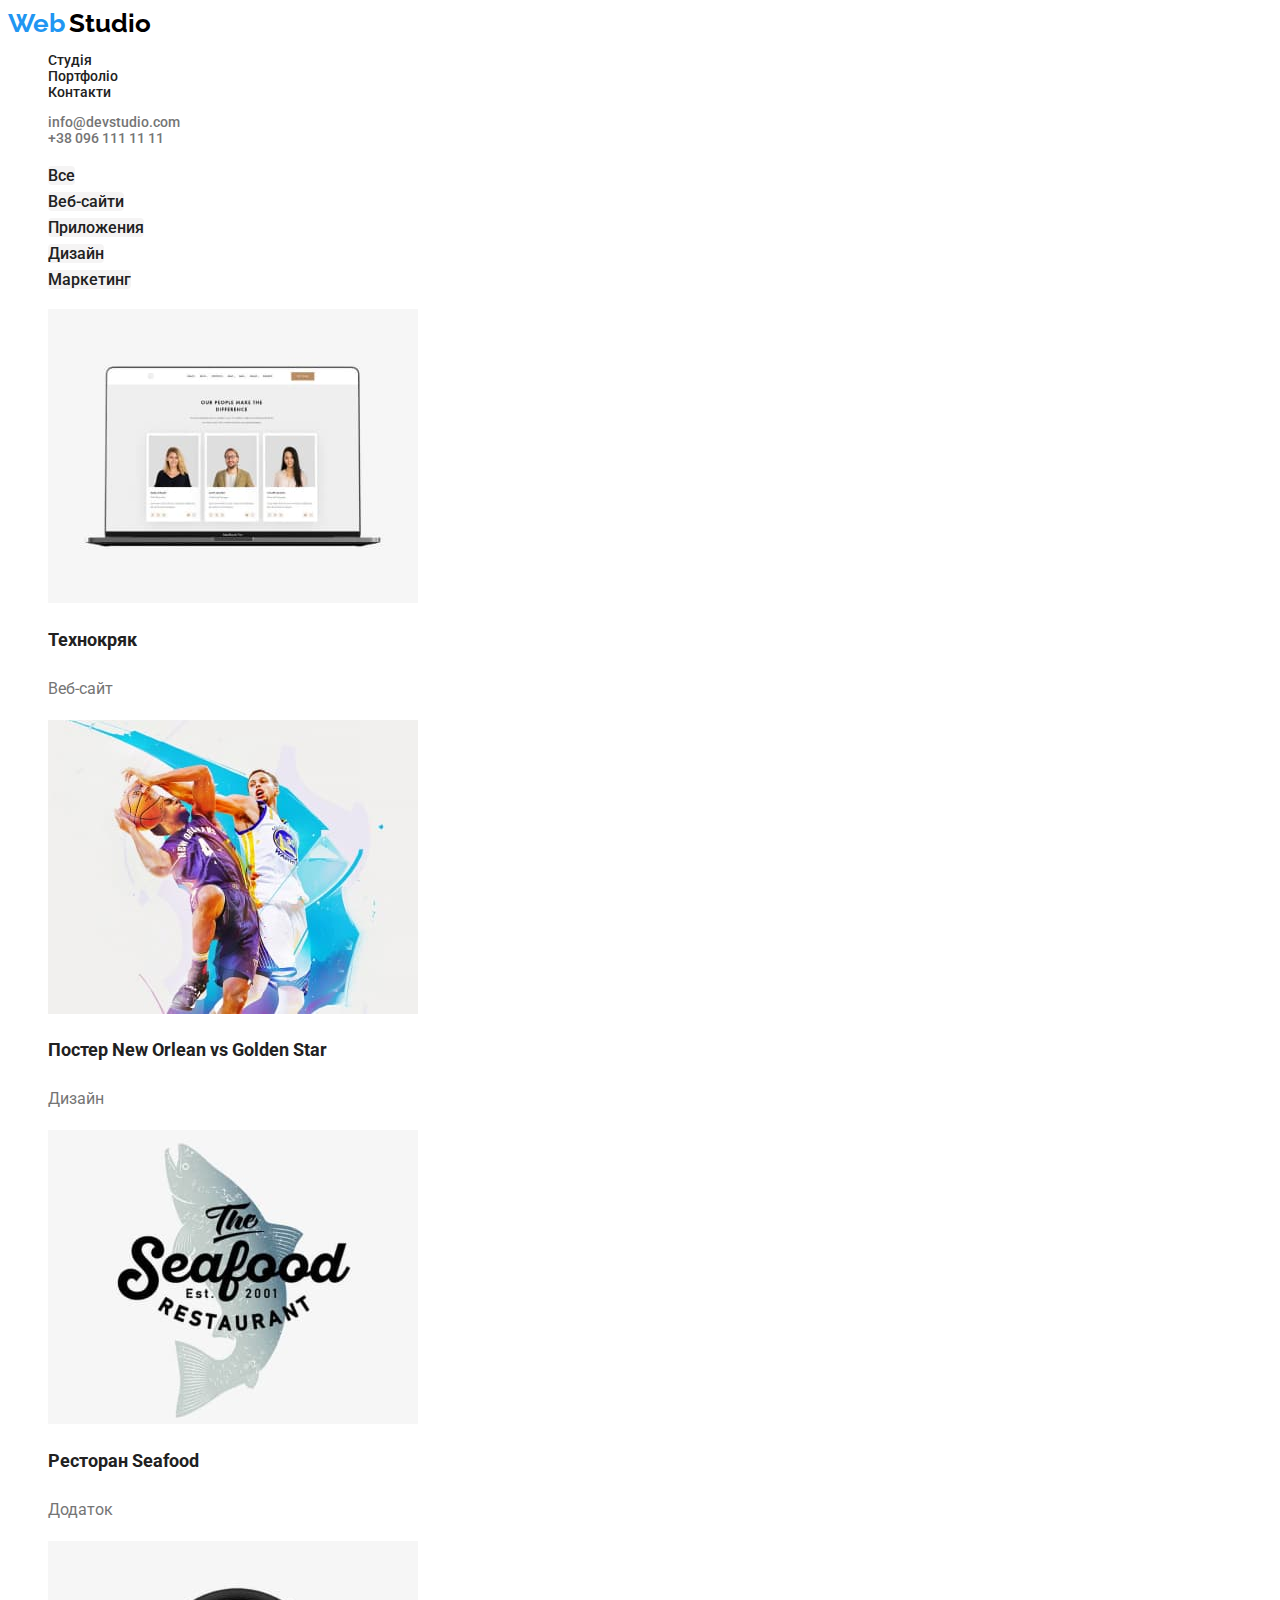
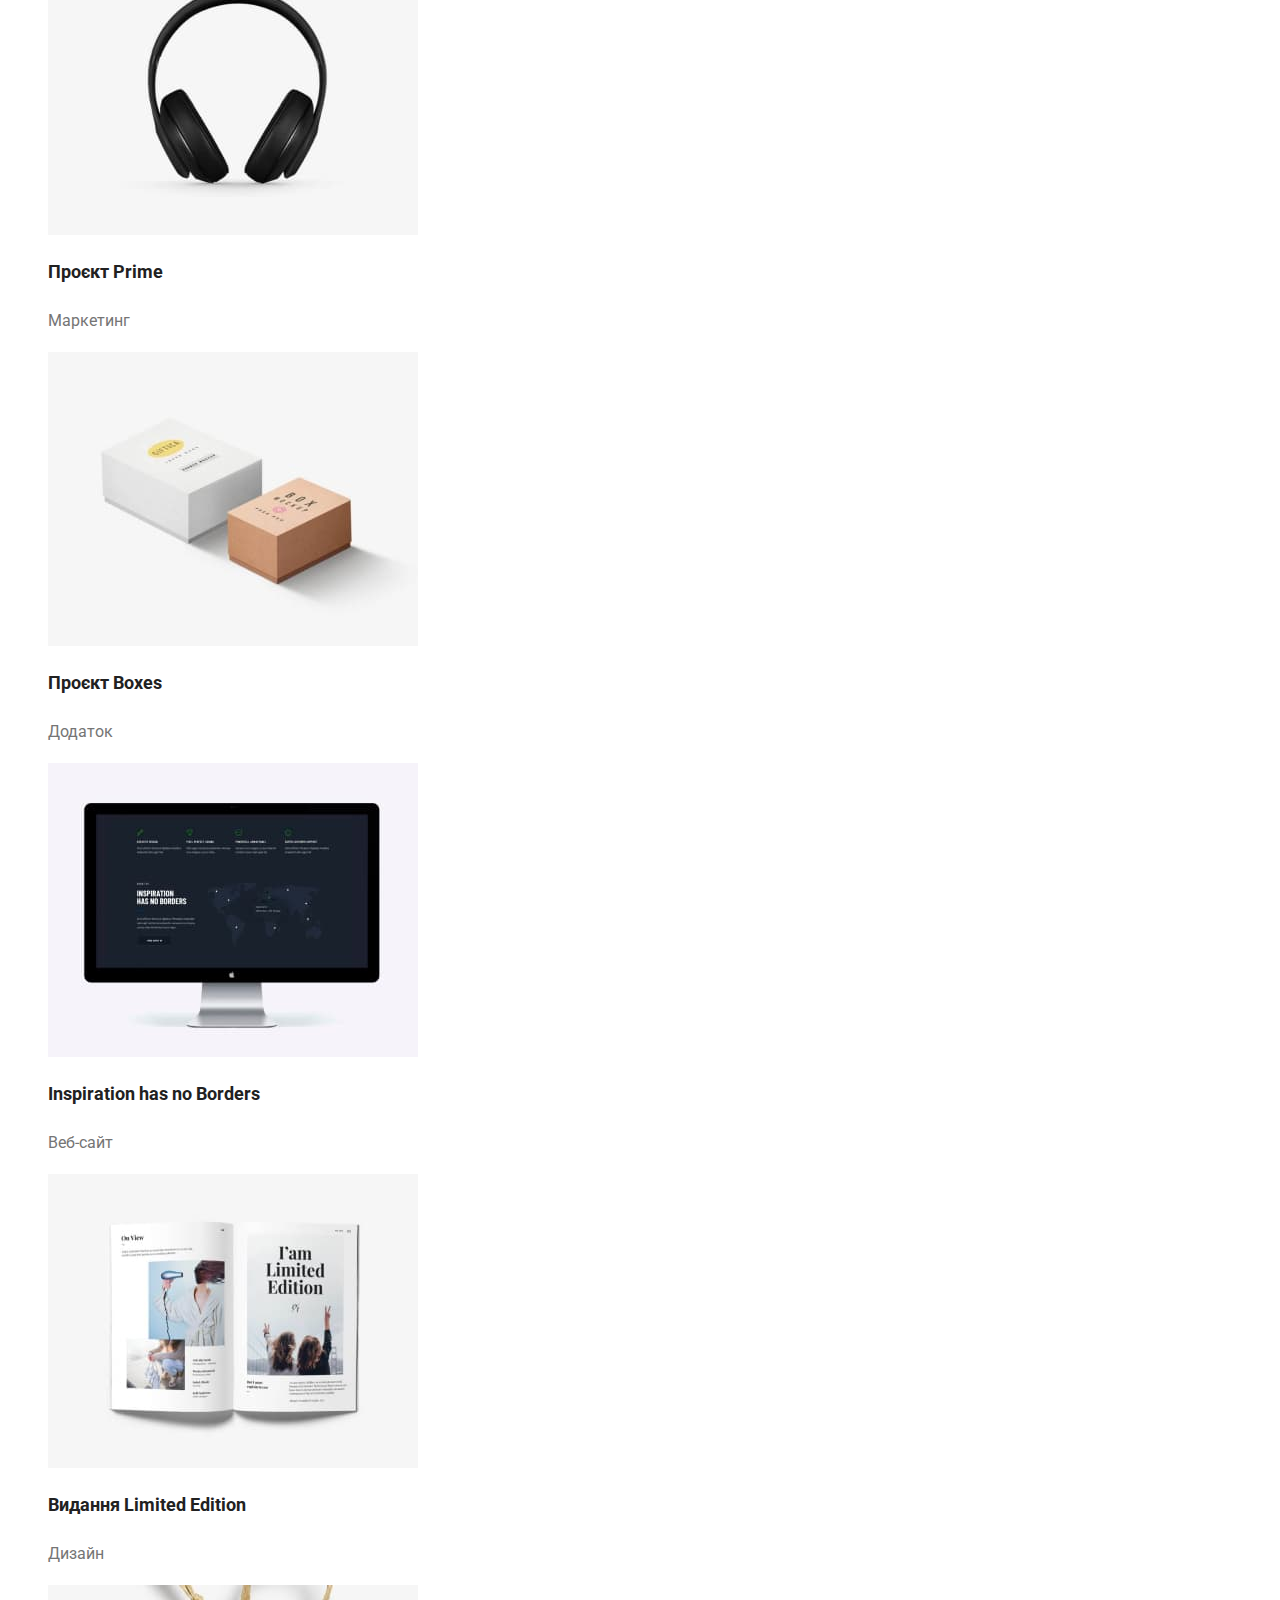
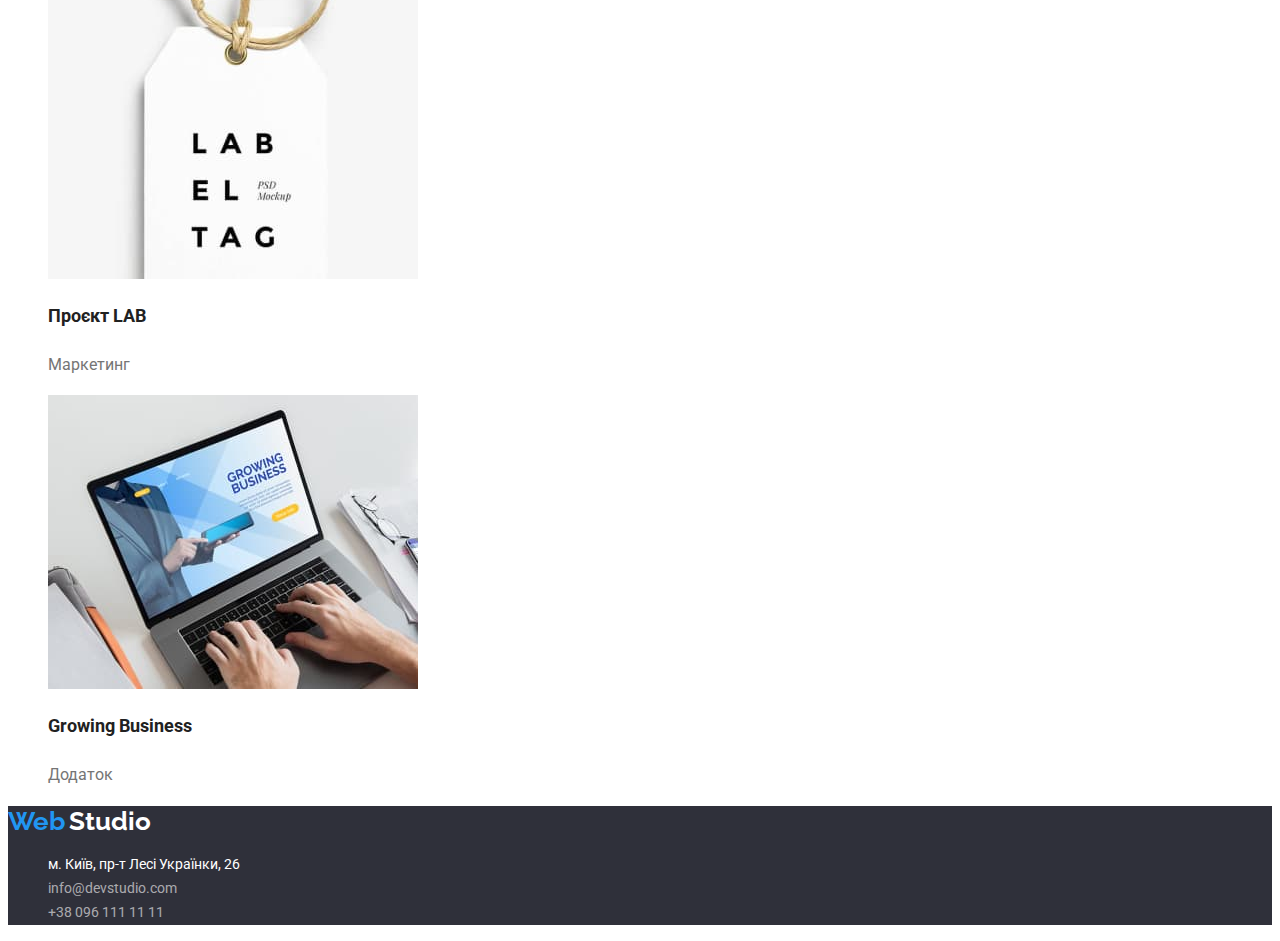
==== portfolio.html @ 6bc94bea "commit" ====
<!DOCTYPE html>
<html lang="uk">
<head>
    <meta charset="UTF-8">
    <meta http-equiv="X-UA-Compatible" content="IE=edge">
    <meta name="viewport" content="width=device-width, initial-scale=1.0">
    <title>Document</title>
    <link href="https://fonts.googleapis.com/css2?family=Raleway:wght@700&family=Roboto:wght@400;500;700;900&display=swap" rel="stylesheet">
    <link rel="stylesheet" href="./css/css/style.css">
</head>
<body>
    <header>
        <a href="#" class="logo">
            <span class="span span-web">Web</span>
            <span class="span span-studio">Studio</span>
         </a>
        <nav class="header-site">
       
        <ul class="site-nav">
            <li class="header-site-nav"><a class="link-nav-site" href="./index.html">Студія</a></li>
            <li class="header-site-nav"><a class="link-nav-site" href="#">Портфоліо</a></li>
            <li class="header-site-nav"><a class="link-nav-site" href="#">Контакти</a></li>
        </ul>
    </nav >
        <ul class="auto-nav">
            <li class="header-auto-nav"><a class="link-nav-auto" href="mailto:info@devstudio.com">info@devstudio.com</a></li>
            <li class="header-auto-nav"><a class="link-nav-auto" href="tel:+380961111111">+38 096 111 11 11</a></li>
        </ul>
        
       </header> 

   <main>
    <h1 hidden>Портфоліо</h1>
    <ul class="button">
        <li><buttton class="button-list" type="button">Все</buttton></li>
        <li><buttton class="button-list" type="button">Веб-сайти</buttton></li>
        <li><buttton class="button-list" type="button">Приложения</buttton></li>
        <li><buttton class="button-list" type="button">Дизайн</buttton></li>
        <li><buttton class="button-list" type="button">Маркетинг</buttton></li>
    </ul>
    <section class="about-portfolio">
        <ul>
            <li class="portfolio">
                <a href="#"></a>
                <img src="./img2/photo.jpg" alt="photo" width="370">
                <h2 class="name-portfolio">Технокряк</h2>
                <p class="text-portfolio-site">Веб-сайт</p>
    
            </li>
            <li class="portfolio">
                <a href="#"></a>
                <img src="./img2/backetbol.jpg" alt="Golden Star" width="370">
                <h2 class="name-portfolio">Постер New Orlean vs Golden Star</h2>
                <p class="text-portfolio-site">Дизайн</p>
               
            </li>
            <li class="portfolio">
                <a href="#"></a>
                <img src="./img2/seafood.jpg" alt="Seafood" width="370">
                <h2 class="name-portfolio">Ресторан Seafood</h2>
                <p class="text-portfolio-site">Додаток</p>
                
            </li>
            <li class="portfolio">
                <a href="#"></a>
                <img src="./img2/prime.jpg" alt="Prime" width="370">
                <h2 class="name-portfolio">Проєкт Prime</h2>
                <p class="text-portfolio-site">Маркетинг</p>
                
            </li>
            <li class="portfolio">
                <a href="#"></a>
                <img src="./img2/boxes.jpg" alt="Boxes" width="370">
                <h2 class="name-portfolio">Проєкт Boxes</h2>
                <p class="text-portfolio-site">Додаток</p>
                
            </li>
            <li class="portfolio">
                <a href="#"></a>
                <img src="./img2/borders.jpg" alt="Borders" width="370">
                <h2 class="name-portfolio">Inspiration has no Borders</h2>
                <p class="text-portfolio-site">Веб-сайт</p>
                
            </li>
            <li class="portfolio">
                <a href="#"></a>
                <img src="./img2/edition.jpg" alt="Limited Edition" width="370">
                <h2 class="name-portfolio">Видання Limited Edition</h2>
                <p class="text-portfolio-site">Дизайн</p>
                
            </li>
            <li class="portfolio">
                <a href="#"></a>
                <img src="./img2/lab.jpg" alt="LAB" width="370">
                <h2 class="name-portfolio">Проєкт LAB</h2>
                <p class="text-portfolio-site">Маркетинг</p>
                
            </li>
            <li class="portfolio">
                
                <a href="#"></a>
                <img src="./img2/laptop.jpg" alt="Growing Busines" width="370">
                <h2 class="name-portfolio">Growing Business</h2>
                <p class="text-portfolio-site">Додаток</p>
               
            </li>
        </ul>
    </section>

</main>

<!--Футер-->
<footer class="footer-web">
    <a href="#" class="logo">
        <span class="span span-web">Web</span>
        <span class="span span-studio-white">Studio</span>
     </a>
    <address class="adress">
        <ul>
            <li><a class="adress-footer adress-footer-adress" href="https://www.bing.com/maps?osid=618124d6-25ab-4f92-b28c-d882344e3ac4&cp=50.426915~30.533019&lvl=16&v=2&sV=2&form=S00027"  rel="noopener noreferrer nofollow" target="_blank"> м. Київ, пр-т Лесі Українки, 26</a></li>
            <li><a class="adress-footer" href="mailto:info@devstudio.com">info@devstudio.com</a></li>
            <li><a class="adress-footer" href="tel:+380961111111">+38 096 111 11 11</a></li>

        </ul>
    </address>

</footer>
</body>
</html>
---- css/css/style.css ----
:root {
    --primary-wtite-color: #f5f5f5;
    --primary-text-color: #212121;
    --second-text-color: #757575;
    --accent-color: #2196f2;
    --logo-text-color: #000000;
    --background-color: #2F303A;
    --second-background-color: #ffffff;
    --rgba-color: rgba(255, 255, 255, 0.6);
    --rgba-tean-color: #f5f4f4;


}
 
body{
    color: var(--primary-text-color);
    font-family: "Roboto", sans-serif;
    text-decoration: none;
   

}


li {
    list-style-type: none; /* Убираем маркеры */
    
   }

.span {
    
    font-family: "Raleway", sans-serif;
    font-weight: 700;
    font-size: 26px;
    line-height: 1.19;
    text-decoration: none;

}
.span-web {
    color: var(--accent-color);
    
    

}
.span-studio {
    color: var(--logo-text-color);
   

}
.site-nav,
.auto-nav {
    font-weight: 500;
    font-size: 14px;
    line-height: 1.14;
    


}
.link-nav-site:hover, 
.link-nav-auto:focus {
    color: var(--accent-color);

}
.link-nav-site {
    color: var(--primary-text-color);


}
.link-nav-auto {
  
    color: var(--second-text-color);

}
a {
    text-decoration: none;

}
.auto-nav {
    color: var(--logo-text-color)
}

.hero {
    background: var(--background-color);
}

.hero-title {
    font-weight: 900;
    font-size: 44px;
    line-height: 1.36;
    color: var(--second-background-color);
    text-transform: uppercase;
    text-align: center;
}
.hero-button {
    font-weight: 700;
    font-size: 16px;
    line-height: 1.87;
    color: var(--second-background-color);
    background-color: var(--accent-color);
    border: none;
    border-radius: 4px;
    cursor: pointer;

}
.hero-button:hover, 
.hero-button:focus {
    color: var(--primary-wtite-color); 
}

.about-advances {
    font-size: 14px;
    line-height: 1.14;
    }
.about-text{
    font-size: 14px;
    line-height: 1.71;
    color: var(--second-text-color)
}

.visually-hidden {
    position: absolute;
    white-space: nowrap;
    width: 1px;
    height: 1px;
    overflow: hidden;
    border: 0;
    padding: 0;
    clip: rect(0 0 0 0);
    clip-path: inset(50%);
    margin: -1px;
  }
.team {
    background-color: var(--rgba-tean-color);

}
.title {
    font-size: 36px;
    line-height: 1.16;
}
.title-name-team {
    font-weight: 500;
    font-size: 16px;
    line-height: 1.18;
    
}
.text-name-team {
    font-size: 16px;
    line-height: 1.18;
    color: var(--second-text-color);
}
.team-item {
    background-color: var(--second-background-color);
}

.name-portfolio {
    font-weight: 700;
    font-size: 18px;
    line-height: 2;
    }

.text-portfolio-site {
    font-weight: 400;
    font-size: 16px;
    line-height: 1.87;
    color: var(--second-text-color);
}
.footer-web {
    background-color: var(--background-color);
}
.span-studio-white {
    color: var(--second-background-color)

}

.adress-footer{
    font-style: normal;
    text-decoration: none;
    font-weight: 400;
    font-size: 14px;
    line-height: 1.71;
    color: rgba(255, 255, 255, 0.6);
    width: 1600px;
    height: 252px;
    left: 0px;
    top: 2094px;

}
.adress-footer-adress{
    color: var(--second-background-color)
}
.adress-footer:hover,
.adress-footer:focus {
    color: var(--second-background-color);
}
.button-list {
    font-weight: 500;
    font-size: 16px;
    line-height: 1.625;
    color: var(--primary-text-color);
    background-color: var(--rgba-tean-color);
    border-radius: 4px;

}
.button-list:hover,
.button-list:focus {
    color: var(--second-background-color);
    background-color: var(--accent-color);
}
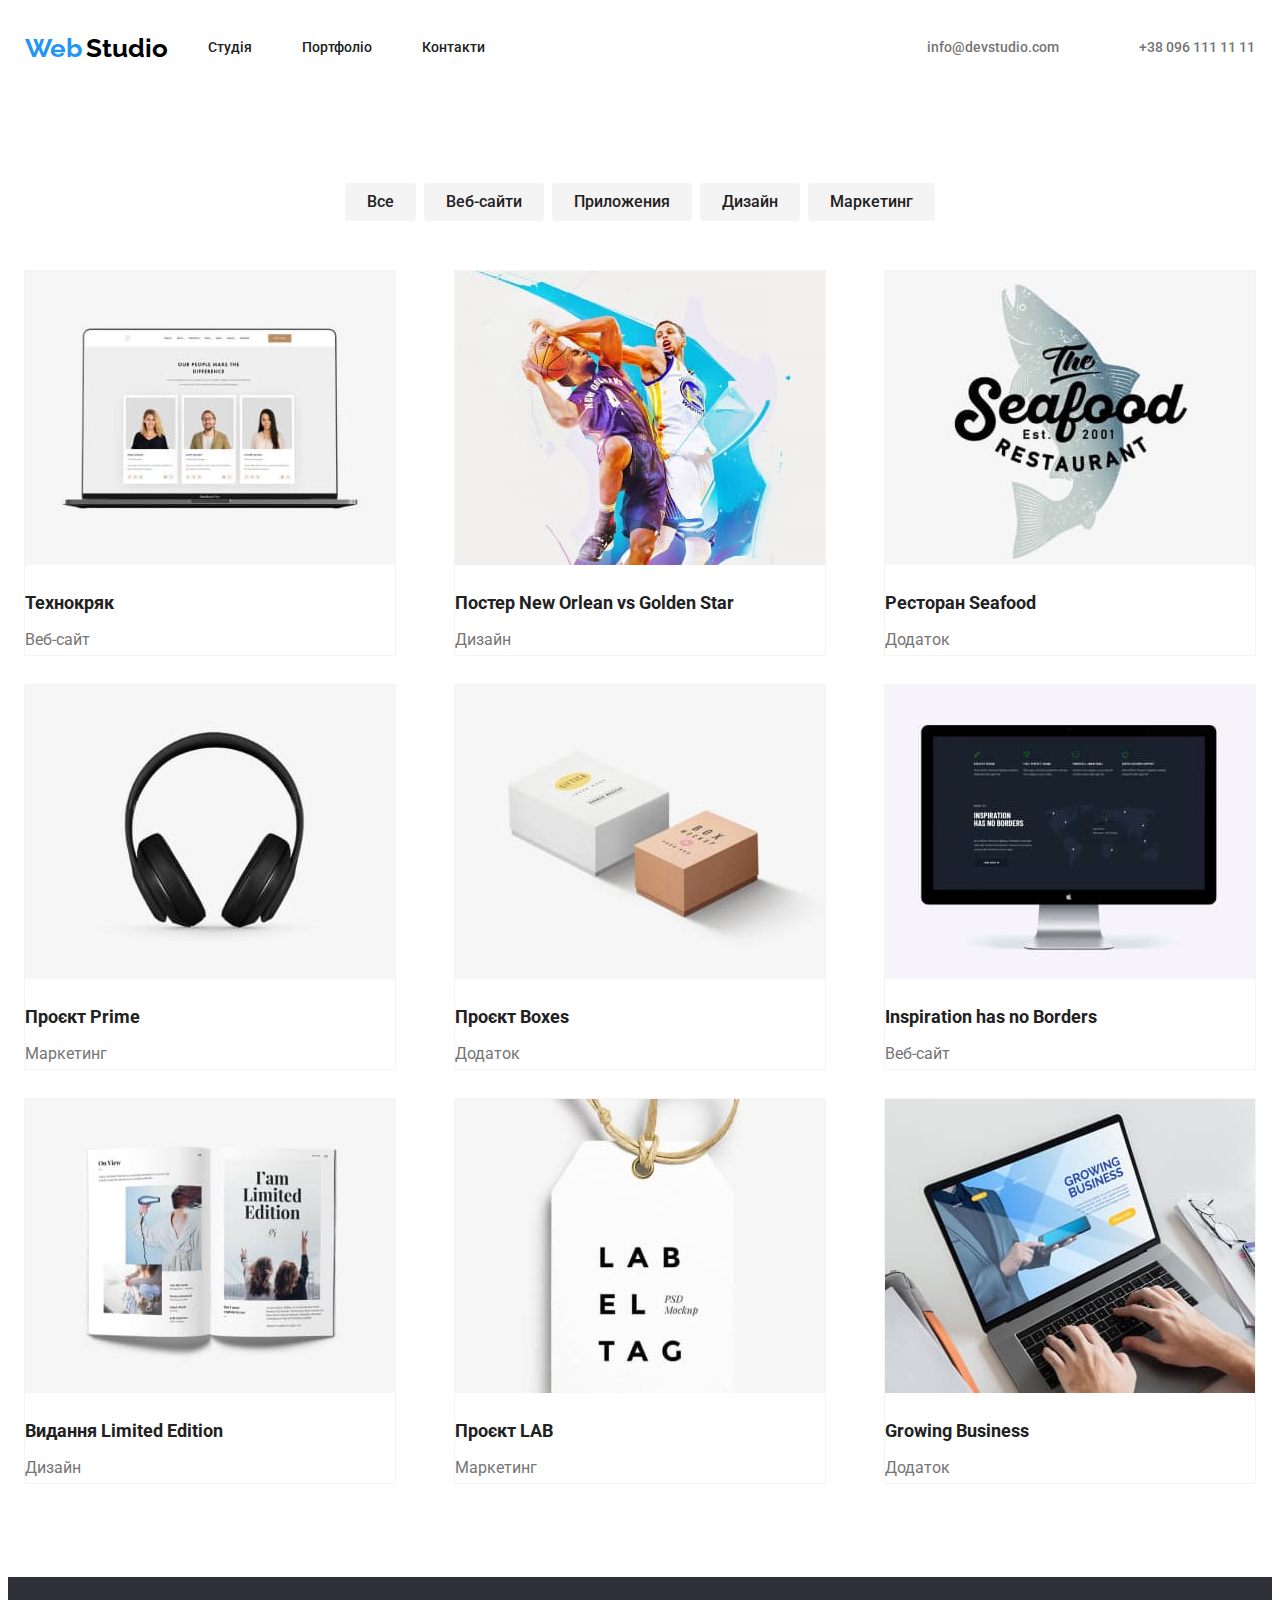
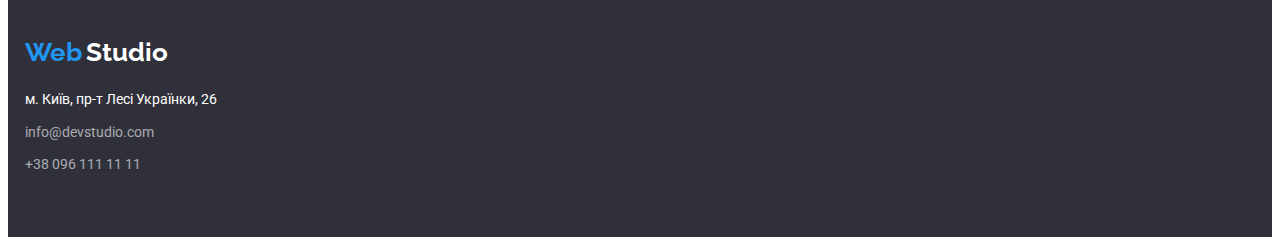
==== commit d4bf1b34: "commit" ====
--- a/portfolio.html
+++ b/portfolio.html
@@ -6,10 +6,12 @@
     <meta name="viewport" content="width=device-width, initial-scale=1.0">
     <title>Document</title>
     <link href="https://fonts.googleapis.com/css2?family=Raleway:wght@700&family=Roboto:wght@400;500;700;900&display=swap" rel="stylesheet">
+    <link rel="stylesheet" href="node_modules/modern-normalize/modern-normalize.css">
     <link rel="stylesheet" href="./css/css/style.css">
 </head>
 <body>
-    <header>
+    <header> 
+        <div class="conteiner conteiner-item">
         <a href="#" class="logo">
             <span class="span span-web">Web</span>
             <span class="span span-studio">Studio</span>
@@ -26,26 +28,34 @@
             <li class="header-auto-nav"><a class="link-nav-auto" href="mailto:info@devstudio.com">info@devstudio.com</a></li>
             <li class="header-auto-nav"><a class="link-nav-auto" href="tel:+380961111111">+38 096 111 11 11</a></li>
         </ul>
-        
+    </div>
        </header> 
 
    <main>
     <h1 hidden>Портфоліо</h1>
+    <div class="conteiner ">
     <ul class="button">
-        <li><buttton class="button-list" type="button">Все</buttton></li>
-        <li><buttton class="button-list" type="button">Веб-сайти</buttton></li>
-        <li><buttton class="button-list" type="button">Приложения</buttton></li>
-        <li><buttton class="button-list" type="button">Дизайн</buttton></li>
-        <li><buttton class="button-list" type="button">Маркетинг</buttton></li>
+        <li class="button-item"><buttton class="button-list" type="button">Все</buttton></li>
+        <li class="button-item"><buttton class="button-list" type="button">Веб-сайти</buttton></li>
+        <li class="button-item"><buttton class="button-list" type="button">Приложения</buttton></li>
+        <li class="button-item"><buttton class="button-list" type="button">Дизайн</buttton></li>
+        <li class="button-item"><buttton class="button-list" type="button">Маркетинг</buttton></li>
     </ul>
+    </div>
     <section class="about-portfolio">
-        <ul>
+        <div class="conteiner">
+        <ul class="conteiner-portfolio">
             <li class="portfolio">
+                <article class="card">
+                    <div class="card-trumb">
                 <a href="#"></a>
                 <img src="./img2/photo.jpg" alt="photo" width="370">
+            </div>
+            <div class="card-content">
                 <h2 class="name-portfolio">Технокряк</h2>
                 <p class="text-portfolio-site">Веб-сайт</p>
-    
+            </div>
+            </article>
             </li>
             <li class="portfolio">
                 <a href="#"></a>
@@ -105,25 +115,27 @@
                
             </li>
         </ul>
+    </div>
     </section>
 
 </main>
 
 <!--Футер-->
 <footer class="footer-web">
+    <div class="conteiner conteiner-footer">
     <a href="#" class="logo">
         <span class="span span-web">Web</span>
         <span class="span span-studio-white">Studio</span>
      </a>
     <address class="adress">
-        <ul>
-            <li><a class="adress-footer adress-footer-adress" href="https://www.bing.com/maps?osid=618124d6-25ab-4f92-b28c-d882344e3ac4&cp=50.426915~30.533019&lvl=16&v=2&sV=2&form=S00027"  rel="noopener noreferrer nofollow" target="_blank"> м. Київ, пр-т Лесі Українки, 26</a></li>
-            <li><a class="adress-footer" href="mailto:info@devstudio.com">info@devstudio.com</a></li>
-            <li><a class="adress-footer" href="tel:+380961111111">+38 096 111 11 11</a></li>
+        <ul class="adress-i-tem">
+            <li class="i-tem-footer"><a class="adress-footer adress-footer-adress" href="https://www.bing.com/maps?osid=618124d6-25ab-4f92-b28c-d882344e3ac4&cp=50.426915~30.533019&lvl=16&v=2&sV=2&form=S00027"  rel="noopener noreferrer nofollow" target="_blank"> м. Київ, пр-т Лесі Українки, 26</a></li>
+            <li class="i-tem-footer"><a class="adress-footer" href="mailto:info@devstudio.com">info@devstudio.com</a></li>
+            <li class="i-tem-footer"><a class="adress-footer" href="tel:+380961111111">+38 096 111 11 11</a></li>
 
         </ul>
     </address>
-
+</div>
 </footer>
 </body>
 </html>--- a/css/css/style.css
+++ b/css/css/style.css
@@ -21,37 +21,60 @@
 }
 
 
+
 li {
     list-style-type: none; /* Убираем маркеры */
     
    }
 
 .span {
-    
     font-family: "Raleway", sans-serif;
     font-weight: 700;
     font-size: 26px;
     line-height: 1.19;
     text-decoration: none;
+    
 
 }
 .span-web {
     color: var(--accent-color);
     
-    
-
+}
+.conteiner {
+    width: 1230px;
+    padding-left: 15px;
+    padding-right: 15px;
+    margin-left: auto;
+    margin-right: auto;
+   
+
+
+}
+.logo {
+    margin-top: 25px;
+    margin-bottom: 25px;
 }
 .span-studio {
     color: var(--logo-text-color);
-   
-
-}
+  
+  
+
+}
+
 .site-nav,
 .auto-nav {
+    display: flex;
+    margin-top: 0;
+    margin-bottom: 0;
+    padding-top: 32px ;
+    padding-bottom: 32px;
+
     font-weight: 500;
     font-size: 14px;
     line-height: 1.14;
     
+    
+    
 
 
 }
@@ -61,13 +84,35 @@
 
 }
 .link-nav-site {
+  
+
+
     color: var(--primary-text-color);
-
-
-}
+    
+    
+
+
+}
+.site-nav .header-site-nav+.header-site-nav {
+margin-left: 50px;
+}
+
+
+
+
 .link-nav-auto {
   
     color: var(--second-text-color);
+    margin-right: auto;
+    
+   
+}
+.auto-nav .header-auto-nav+ .header-auto-nav {
+    margin-left: 50px;
+
+}
+.auto-nav .header-auto-nav:not(:last-child) {
+    margin-right: 30px;
 
 }
 a {
@@ -75,22 +120,42 @@
 
 }
 .auto-nav {
+    margin-left: auto;
+    padding-left: 0;
     color: var(--logo-text-color)
 }
 
+.conteiner-item { 
+    display: flex;
+    text-align: center;
+
+    
+
+
+}
+.conteiner-hero {
+    text-align: center;
+}
 .hero {
     background: var(--background-color);
 }
 
 .hero-title {
+    margin-top: 0;
+    margin-bottom: 30px;
+   
+
+
     font-weight: 900;
     font-size: 44px;
     line-height: 1.36;
     color: var(--second-background-color);
     text-transform: uppercase;
-    text-align: center;
+   
 }
 .hero-button {
+    /*display: inline-block;*/
+    padding: 10px 32px;
     font-weight: 700;
     font-size: 16px;
     line-height: 1.87;
@@ -107,10 +172,35 @@
 }
 
 .about-advances {
+    margin-top: 0;
+    margin-bottom: 10px;
+    
     font-size: 14px;
     line-height: 1.14;
     }
+.conteiner-about {
+        display: flex;
+        padding-left: 0;
+        padding-right: 0;
+        margin-top: 294px;
+        margin-bottom: 118px;
+        
+    
+    }
+.conteiner-about .i-tem + .i-tem {
+
+    margin-left: 30px;
+    margin-right: 0;
+        
+        
+
+    }
+.conteiner-about .i-tem:not(:last-child) {
+    margin-right: 30px;
+    }
 .about-text{
+    margin-top: 0;
+    margin-bottom: 0;
     font-size: 14px;
     line-height: 1.71;
     color: var(--second-text-color)
@@ -128,14 +218,69 @@
     clip-path: inset(50%);
     margin: -1px;
   }
+.conteiner-work {
+    display: flex;
+    align-items: center;
+    padding-left: 0;
+    margin-top: 50px;
+    margin-bottom: 188px;
+    margin-right: 30px;
+    
+  
+}
+
+.i-tem {
+    width: calc((100% - 60px) / 3);
+    margin-right: 30px;
+}
+.conteiner-work .i-tem:nth-child(3n) {
+    margin-right: 0;
+}
+
+.title-work  {
+    margin-bottom: 0;
+    
+  }
 .team {
     background-color: var(--rgba-tean-color);
 
 }
+.team-item {
+    text-align: center ;
+}
+
+.title-list-team .team-item {
+    width:calc((100% - 90px) / 4);
+    margin-left: 0px;
+    
+}
+.title-list-team .team-item:not(:last-child) {
+    margin-right: 30px;
+
+}
+
+
 .title {
+    text-align: center;
+    margin-top: 0;
+    margin-bottom: 50;
+
     font-size: 36px;
     line-height: 1.16;
 }
+
+.title-list-team {
+    display: flex;
+    margin-bottom: 154px;
+   
+    
+    
+    padding-left: 0;
+    margin-top: 0;
+   
+}
+
+
 .title-name-team {
     font-weight: 500;
     font-size: 16px;
@@ -148,6 +293,10 @@
     color: var(--second-text-color);
 }
 .team-item {
+    margin-left: 0;
+    outline: 1px solid #f5f4f4;
+    border-radius: 4px;
+
     background-color: var(--second-background-color);
 }
 
@@ -165,13 +314,27 @@
 }
 .footer-web {
     background-color: var(--background-color);
+    
+}
+.conteiner-footer {
+    padding-top: 60px;
+    padding-bottom: 60px;
 }
 .span-studio-white {
     color: var(--second-background-color)
 
 }
+.adress-i-tem {
+    margin-top: 20px;
+    margin-bottom: 0;
+   
+    padding-left: 0;
+}
+
 
 .adress-footer{
+  
+
     font-style: normal;
     text-decoration: none;
     font-weight: 400;
@@ -179,7 +342,7 @@
     line-height: 1.71;
     color: rgba(255, 255, 255, 0.6);
     width: 1600px;
-    height: 252px;
+    height: 648px;
     left: 0px;
     top: 2094px;
 
@@ -191,17 +354,96 @@
 .adress-footer:focus {
     color: var(--second-background-color);
 }
+.i-tem-footer {
+    margin-top: 9px;
+}
+.button {
+    display: flex;
+    text-align: center;
+    justify-content: center;
+    margin-top: 94px;
+    margin-bottom: 50px;
+    padding-left: 0;
+
+}
+.button-item:not(:first-child) {
+    margin-left: 8px;
+}
+
 .button-list {
+    display: flex;
+
+    padding-left: 22px;
+    padding-right: 22px;
+    padding-top: 6px;
+    padding-bottom: 6px;
+    margin-right: 0px;
+
     font-weight: 500;
     font-size: 16px;
     line-height: 1.625;
     color: var(--primary-text-color);
     background-color: var(--rgba-tean-color);
     border-radius: 4px;
-
-}
+    cursor: pointer;
+
+}
+
+.button-list
+
 .button-list:hover,
 .button-list:focus {
     color: var(--second-background-color);
     background-color: var(--accent-color);
 }
+
+.conteiner-portfolio {
+    display: flex;
+    flex-wrap: wrap;
+    gap: 30px;
+    justify-content: center;
+ 
+    padding-left: 0;
+    margin-top: 0;
+    margin-bottom: 94px;
+   
+    
+    
+    
+
+}
+img {
+    display: block;
+    max-width: 100%;
+    height: auto;
+}
+
+.portfolio {
+        align-items:stretch;
+    margin-left: 0;
+    margin-right: 30px;
+    outline: 1px solid #f5f4f4;
+
+}
+.portfolio:nth-child(3n) {
+    margin-right: 0;
+}
+
+.portfolio:nth-last-child(-n + 3) {
+    margin-bottom: 0;
+}
+
+.name-portfolio {
+    margin-top: 20px;
+    margin-bottom: 4px;
+}
+
+.text-portfolio-site {
+    margin-top: 0;
+    margin-bottom: 0;
+}
+
+
+.card {
+    outline: 1px solid #000000;
+}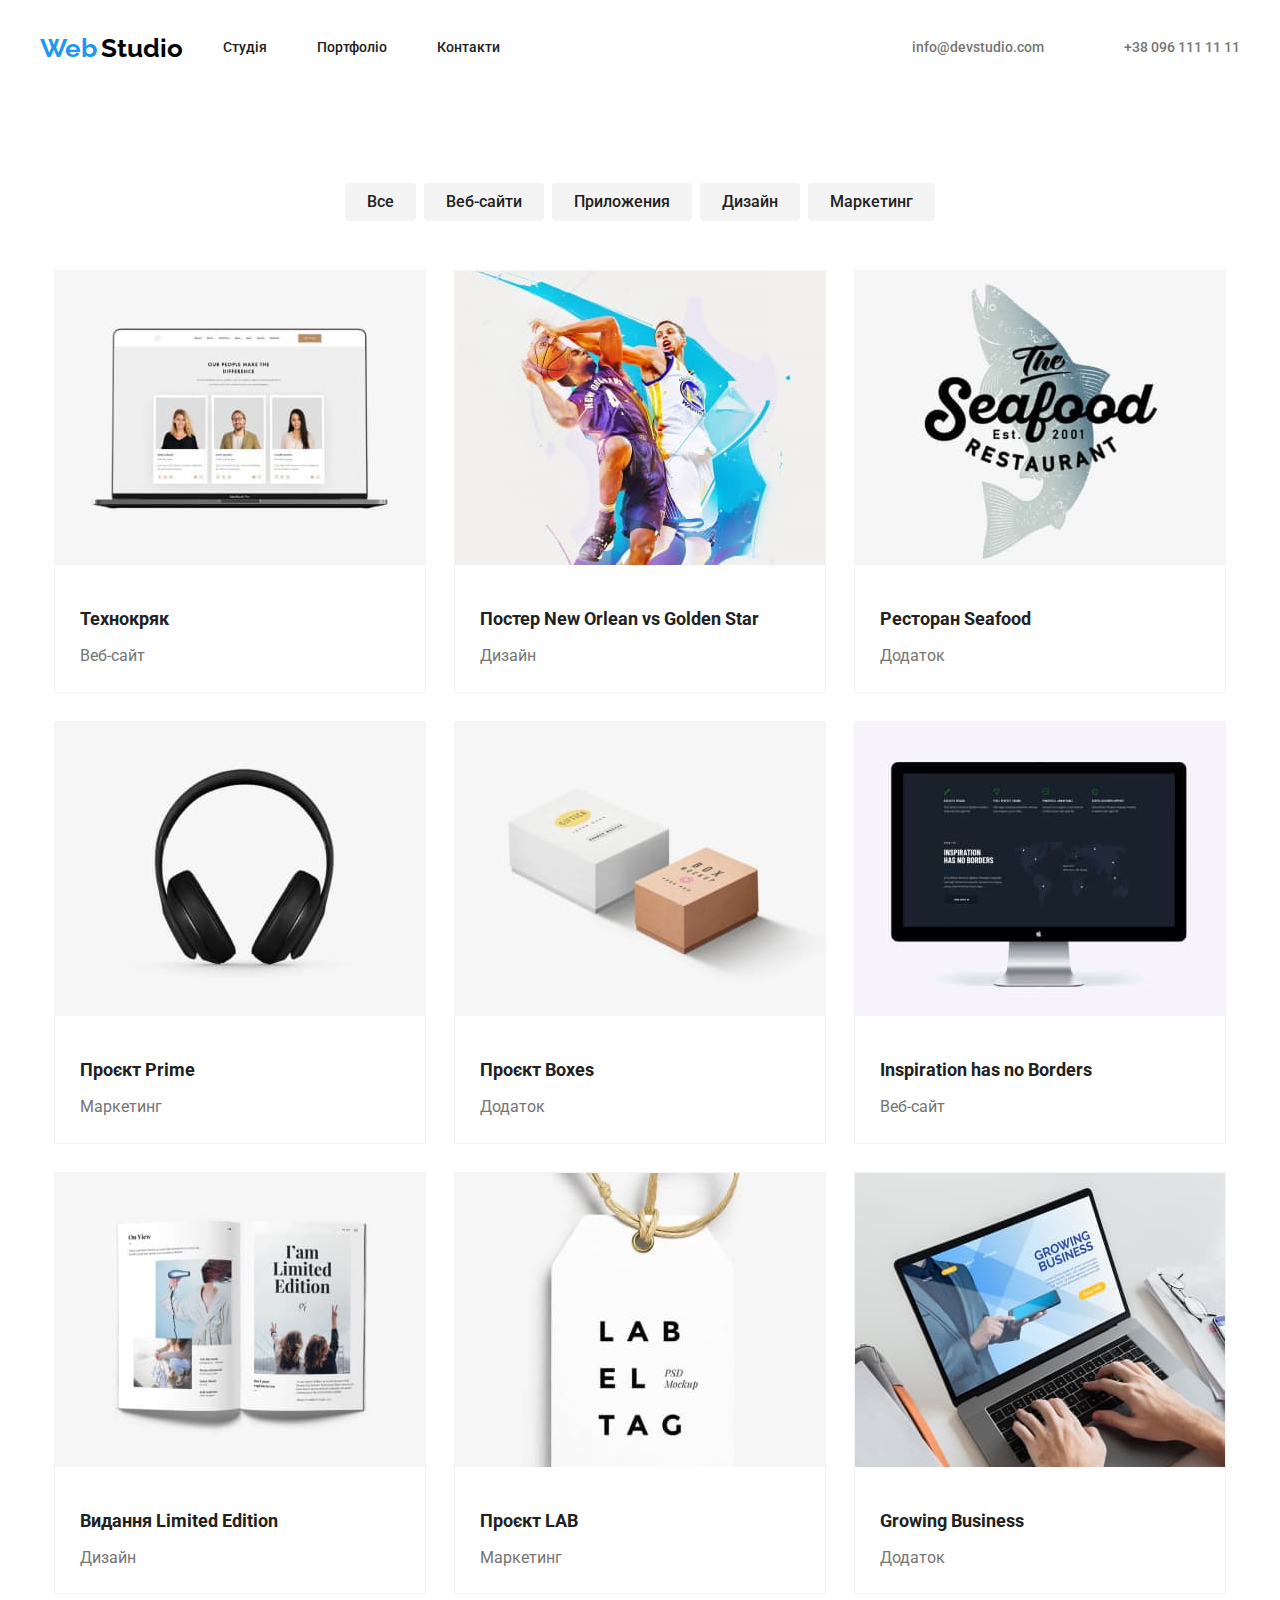
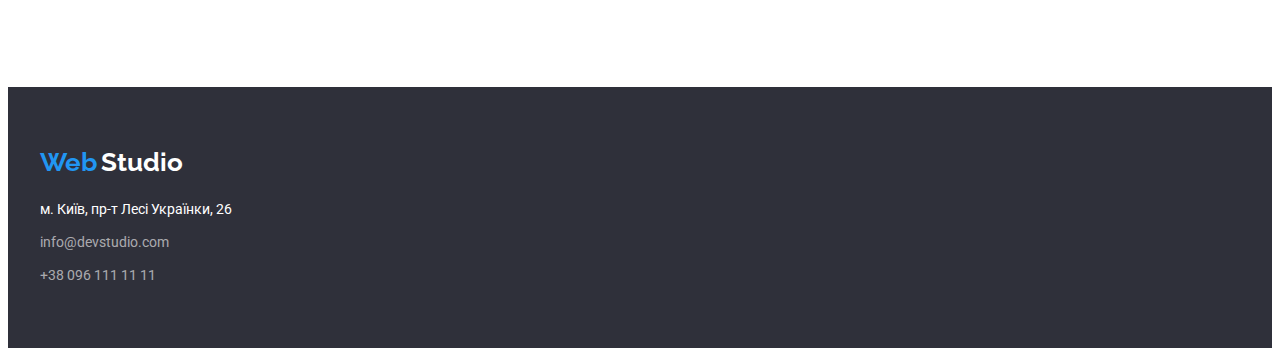
==== commit f261283b: "start" ====
--- a/portfolio.html
+++ b/portfolio.html
@@ -32,7 +32,7 @@
        </header> 
 
    <main>
-    <h1 hidden>Портфоліо</h1>
+    <h1 class="visually-hidden">Портфоліо</h1>
     <div class="conteiner ">
     <ul class="button">
         <li class="button-item"><buttton class="button-list" type="button">Все</buttton></li>
@@ -58,61 +58,101 @@
             </article>
             </li>
             <li class="portfolio">
+                <article class="card">
+                    <div class="card-trumb">
                 <a href="#"></a>
                 <img src="./img2/backetbol.jpg" alt="Golden Star" width="370">
+            </div>
+            <div class="card-content">
                 <h2 class="name-portfolio">Постер New Orlean vs Golden Star</h2>
                 <p class="text-portfolio-site">Дизайн</p>
-               
+            </div>
+        </article>
+            </li>
+
+            <li class="portfolio">
+                <article class="card">
+                    <div class="card-trumb">
+                <a href="#"></a>
+                <img src="./img2/seafood.jpg" alt="Seafood" width="370">
+                </div>
+                <div class="card-content">
+                <h2 class="name-portfolio">Ресторан Seafood</h2>
+                <p class="text-portfolio-site">Додаток</p>
+            </div> 
+            </article>
             </li>
             <li class="portfolio">
+                <article class="card">
+                    <div class="card-trumb">
                 <a href="#"></a>
-                <img src="./img2/seafood.jpg" alt="Seafood" width="370">
-                <h2 class="name-portfolio">Ресторан Seafood</h2>
-                <p class="text-portfolio-site">Додаток</p>
-                
+                <img src="./img2/prime.jpg" alt="Prime" width="370">
+                </div>
+                <div class="card-content">
+                <h2 class="name-portfolio">Проєкт Prime</h2>
+                <p class="text-portfolio-site">Маркетинг</p>
+            </div>
+                </article>
             </li>
             <li class="portfolio">
+                <article class="card">
+                    <div class="card-trumb">
                 <a href="#"></a>
-                <img src="./img2/prime.jpg" alt="Prime" width="370">
-                <h2 class="name-portfolio">Проєкт Prime</h2>
-                <p class="text-portfolio-site">Маркетинг</p>
-                
+                <img src="./img2/boxes.jpg" alt="Boxes" width="370">
+                    </div>
+                    <div class="card-content">
+                <h2 class="name-portfolio">Проєкт Boxes</h2>
+                <p class="text-portfolio-site">Додаток</p>
+            </div>
+                </article>
             </li>
             <li class="portfolio">
+                <article class="card">
+                    <div class="card-trumb">
                 <a href="#"></a>
-                <img src="./img2/boxes.jpg" alt="Boxes" width="370">
-                <h2 class="name-portfolio">Проєкт Boxes</h2>
-                <p class="text-portfolio-site">Додаток</p>
-                
+                <img src="./img2/borders.jpg" alt="Borders" width="370">
+                    </div>
+                    <div class="card-content">
+                <h2 class="name-portfolio">Inspiration has no Borders</h2>
+                <p class="text-portfolio-site">Веб-сайт</p>
+            </div>
+                </article>
             </li>
             <li class="portfolio">
+                <article class="card">
+                    <div class="card-trumb">
                 <a href="#"></a>
-                <img src="./img2/borders.jpg" alt="Borders" width="370">
-                <h2 class="name-portfolio">Inspiration has no Borders</h2>
-                <p class="text-portfolio-site">Веб-сайт</p>
-                
+                <img src="./img2/edition.jpg" alt="Limited Edition" width="370">
+                    </div>
+                    <div class="card-content">
+                <h2 class="name-portfolio">Видання Limited Edition</h2>
+                <p class="text-portfolio-site">Дизайн</p>
+                    </div>
+                </article>
             </li>
             <li class="portfolio">
+                <article class="card">
+                    <div class="card-trumb">
                 <a href="#"></a>
-                <img src="./img2/edition.jpg" alt="Limited Edition" width="370">
-                <h2 class="name-portfolio">Видання Limited Edition</h2>
-                <p class="text-portfolio-site">Дизайн</p>
-                
+                <img src="./img2/lab.jpg" alt="LAB" width="370">
+                    </div>
+                    <div class="card-content">
+                <h2 class="name-portfolio">Проєкт LAB</h2>
+                <p class="text-portfolio-site">Маркетинг</p>
+            </div>
+                </article> 
             </li>
             <li class="portfolio">
-                <a href="#"></a>
-                <img src="./img2/lab.jpg" alt="LAB" width="370">
-                <h2 class="name-portfolio">Проєкт LAB</h2>
-                <p class="text-portfolio-site">Маркетинг</p>
-                
-            </li>
-            <li class="portfolio">
-                
+                <article class="card">
+                    <div class="card-trumb">
                 <a href="#"></a>
                 <img src="./img2/laptop.jpg" alt="Growing Busines" width="370">
+                    </div>
+                    <div class="card-content">
                 <h2 class="name-portfolio">Growing Business</h2>
                 <p class="text-portfolio-site">Додаток</p>
-               
+                    </div>
+                </article>
             </li>
         </ul>
     </div>
--- a/css/css/style.css
+++ b/css/css/style.css
@@ -41,7 +41,7 @@
     
 }
 .conteiner {
-    width: 1230px;
+    max-width: 1200px;
     padding-left: 15px;
     padding-right: 15px;
     margin-left: auto;
@@ -137,6 +137,7 @@
     text-align: center;
 }
 .hero {
+    padding: 200px 0;
     background: var(--background-color);
 }
 
@@ -182,8 +183,8 @@
         display: flex;
         padding-left: 0;
         padding-right: 0;
-        margin-top: 294px;
         margin-bottom: 118px;
+   
         
     
     }
@@ -222,9 +223,7 @@
     display: flex;
     align-items: center;
     padding-left: 0;
-    margin-top: 50px;
-    margin-bottom: 188px;
-    margin-right: 30px;
+    
     
   
 }
@@ -271,7 +270,7 @@
 
 .title-list-team {
     display: flex;
-    margin-bottom: 154px;
+  
    
     
     
@@ -419,9 +418,8 @@
 }
 
 .portfolio {
-        align-items:stretch;
-    margin-left: 0;
-    margin-right: 30px;
+    align-items:stretch;
+
     outline: 1px solid #f5f4f4;
 
 }
@@ -434,7 +432,7 @@
 }
 
 .name-portfolio {
-    margin-top: 20px;
+   
     margin-bottom: 4px;
 }
 
@@ -444,6 +442,11 @@
 }
 
 
-.card {
-    outline: 1px solid #000000;
+
+.card-content {
+    padding: 20px 24px;
+    border: 1px solid var(--second-background-color);
+}
+.section {
+    padding: 94px 0;
 }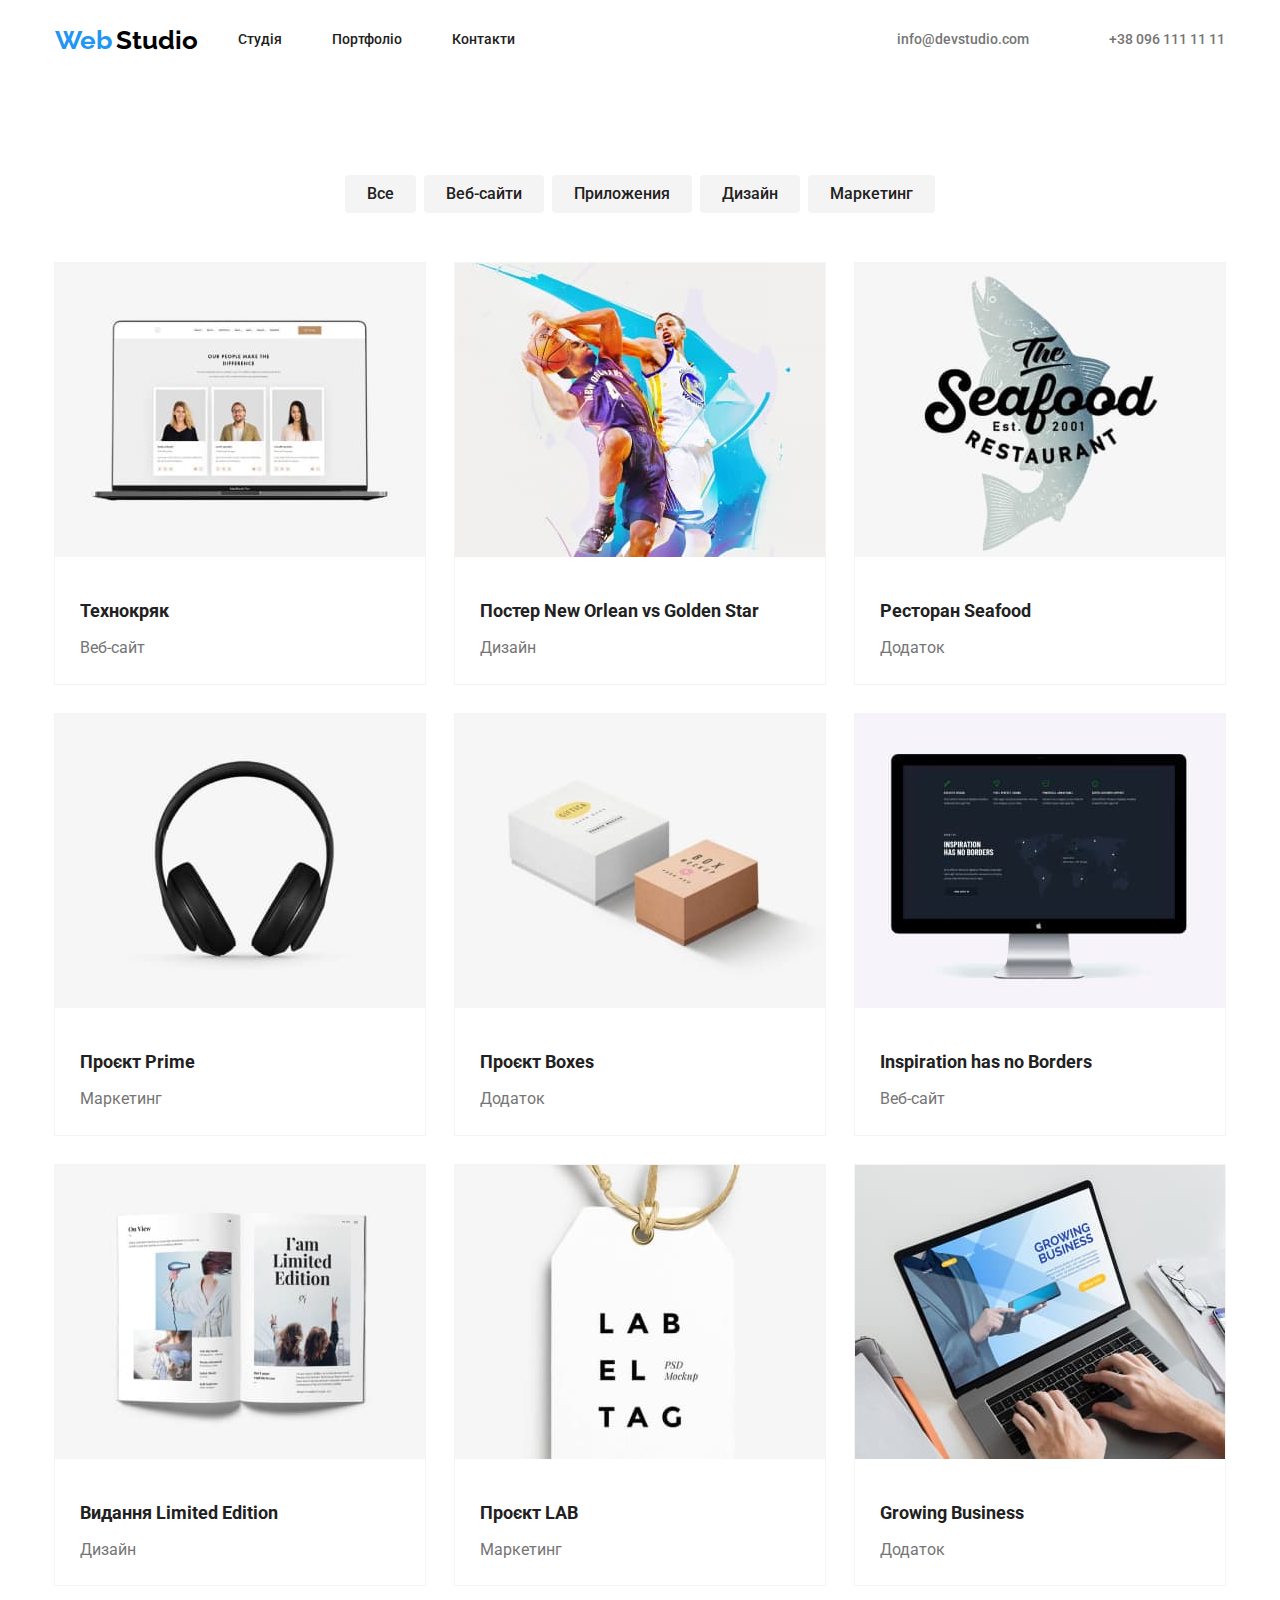
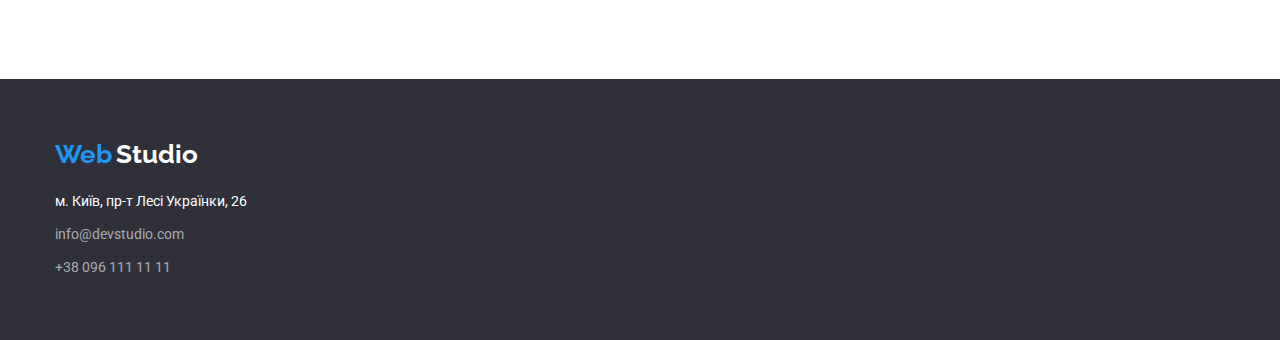
==== commit a9f68325: "start" ====
--- a/portfolio.html
+++ b/portfolio.html
@@ -6,8 +6,8 @@
     <meta name="viewport" content="width=device-width, initial-scale=1.0">
     <title>Document</title>
     <link href="https://fonts.googleapis.com/css2?family=Raleway:wght@700&family=Roboto:wght@400;500;700;900&display=swap" rel="stylesheet">
-    <link rel="stylesheet" href="node_modules/modern-normalize/modern-normalize.css">
-    <link rel="stylesheet" href="./css/css/style.css">
+    <link rel="stylesheet" href="./css/modern-normalize.css">
+    <link rel="stylesheet" href="./css/style.css">
 </head>
 <body>
     <header> 
@@ -32,8 +32,9 @@
        </header> 
 
    <main>
-    <h1 class="visually-hidden">Портфоліо</h1>
+    <section class="button-portfolio">
     <div class="conteiner ">
+        <h1 class="visually-hidden">Портфоліо</h1>
     <ul class="button">
         <li class="button-item"><buttton class="button-list" type="button">Все</buttton></li>
         <li class="button-item"><buttton class="button-list" type="button">Веб-сайти</buttton></li>
@@ -42,7 +43,7 @@
         <li class="button-item"><buttton class="button-list" type="button">Маркетинг</buttton></li>
     </ul>
     </div>
-    <section class="about-portfolio">
+
         <div class="conteiner">
         <ul class="conteiner-portfolio">
             <li class="portfolio">
--- a/css/style.css
+++ b/css/style.css
@@ -0,0 +1,456 @@
+:root {
+    --primary-wtite-color: #f5f5f5;
+    --primary-text-color: #212121;
+    --second-text-color: #757575;
+    --accent-color: #2196f2;
+    --logo-text-color: #000000;
+    --background-color: #2F303A;
+    --second-background-color: #ffffff;
+    --rgba-color: rgba(255, 255, 255, 0.6);
+    --rgba-tean-color: #f5f4f4;
+
+
+}
+ 
+body{
+    color: var(--primary-text-color);
+    font-family: "Roboto", sans-serif;
+    text-decoration: none;
+   
+
+}
+
+
+
+li {
+    list-style-type: none; /* Убираем маркеры */
+    
+   }
+
+.span {
+    font-family: "Raleway", sans-serif;
+    font-weight: 700;
+    font-size: 26px;
+    line-height: 1.19;
+    text-decoration: none;
+    
+
+}
+.span-web {
+    color: var(--accent-color);
+    
+}
+.conteiner {
+    max-width: 1200px;
+    padding-left: 15px;
+    padding-right: 15px;
+    margin-left: auto;
+    margin-right: auto;
+   
+
+
+}
+.logo {
+    margin-top: 25px;
+    margin-bottom: 25px;
+}
+.span-studio {
+    color: var(--logo-text-color);
+  
+  
+
+}
+
+.site-nav,
+.auto-nav {
+    display: flex;
+    margin-top: 0;
+    margin-bottom: 0;
+    padding-top: 32px ;
+    padding-bottom: 32px;
+
+    font-weight: 500;
+    font-size: 14px;
+    line-height: 1.14;
+    
+    
+    
+
+
+}
+.link-nav-site:hover, 
+.link-nav-auto:focus {
+    color: var(--accent-color);
+
+}
+.link-nav-site {
+  
+
+
+    color: var(--primary-text-color);
+    
+    
+
+
+}
+.site-nav .header-site-nav+.header-site-nav {
+margin-left: 50px;
+}
+
+
+
+
+.link-nav-auto {
+  
+    color: var(--second-text-color);
+    margin-right: auto;
+    
+   
+}
+.auto-nav .header-auto-nav+ .header-auto-nav {
+    margin-left: 50px;
+
+}
+.auto-nav .header-auto-nav:not(:last-child) {
+    margin-right: 30px;
+
+}
+a {
+    text-decoration: none;
+
+}
+.auto-nav {
+    margin-left: auto;
+    padding-left: 0;
+    color: var(--logo-text-color)
+}
+
+.conteiner-item { 
+    display: flex;
+    text-align: center;
+
+    
+
+
+}
+.conteiner-hero {
+    text-align: center;
+}
+.hero {
+    padding: 200px 0;
+    background: var(--background-color);
+}
+
+.hero-title {
+    margin-top: 0;
+    margin-bottom: 30px;
+   
+
+
+    font-weight: 900;
+    font-size: 44px;
+    line-height: 1.36;
+    color: var(--second-background-color);
+    text-transform: uppercase;
+   
+}
+.hero-button {
+    /*display: inline-block;*/
+    padding: 10px 32px;
+    font-weight: 700;
+    font-size: 16px;
+    line-height: 1.87;
+    color: var(--second-background-color);
+    background-color: var(--accent-color);
+    border: none;
+    border-radius: 4px;
+    cursor: pointer;
+
+}
+.hero-button:hover, 
+.hero-button:focus {
+    color: var(--primary-wtite-color); 
+}
+
+.about-advances {
+    margin-top: 0;
+    margin-bottom: 10px;
+    
+    font-size: 14px;
+    line-height: 1.14;
+    }
+.conteiner-about {
+        display: flex;
+        padding-left: 0;
+        padding-right: 0;
+        padding-bottom: 118px;
+        margin: 0;
+        
+       
+        
+    
+    }
+.conteiner-about .i-tem + .i-tem {
+
+    margin-left: 30px;
+    
+        
+        
+
+    }
+    .about {
+        padding: 94px 0;
+    }
+
+.about-text{
+    margin-top: 0;
+    margin-bottom: 0;
+    font-size: 14px;
+    line-height: 1.71;
+    color: var(--second-text-color)
+}
+
+.visually-hidden {
+    position: absolute;
+    white-space: nowrap;
+    width: 1px;
+    height: 1px;
+    overflow: hidden;
+    border: 0;
+    padding: 0;
+    clip: rect(0 0 0 0);
+    clip-path: inset(50%);
+    margin: -1px;
+  }
+.conteiner-work {
+    display: flex;
+    align-items: center;
+    padding-left: 0;
+    gap: 30px; 
+    
+  
+}
+
+.i-tem {
+    width: calc((100% - 60px) / 3);
+   
+
+}
+.conteiner-work .i-tem:nth-child(3n) {
+    margin-right: 0;
+}
+
+.title-work  {
+    margin-bottom: 0;
+    
+  }
+.team {
+    background-color: var(--rgba-tean-color);
+
+}
+.team-item {
+    text-align: center ;
+}
+
+.title-list-team .team-item {
+    width:calc((100% - 90px) / 4);
+    margin-left: 0px;
+    
+}
+.title-list-team .team-item:not(:last-child) {
+    margin-right: 30px;
+
+}
+
+
+.title {
+    text-align: center;
+    margin-top: 0;
+    margin-bottom: 50px;
+
+    font-size: 36px;
+    line-height: 1.16;
+}
+
+.title-list-team {
+    display: flex;
+  
+   
+    
+    
+    padding-left: 0;
+    margin-top: 0;
+   
+}
+
+
+.title-name-team {
+    font-weight: 500;
+    font-size: 16px;
+    line-height: 1.18;
+    
+}
+.text-name-team {
+    font-size: 16px;
+    line-height: 1.18;
+    color: var(--second-text-color);
+}
+.team-item {
+    margin-left: 0;
+    outline: 1px solid #f5f4f4;
+    border-radius: 4px;
+
+    background-color: var(--second-background-color);
+}
+
+.name-portfolio {
+    font-weight: 700;
+    font-size: 18px;
+    line-height: 2;
+    }
+
+.text-portfolio-site {
+    font-weight: 400;
+    font-size: 16px;
+    line-height: 1.87;
+    color: var(--second-text-color);
+}
+.footer-web {
+    background-color: var(--background-color);
+    
+}
+.conteiner-footer {
+    padding-top: 60px;
+    padding-bottom: 60px;
+}
+.span-studio-white {
+    color: var(--second-background-color)
+
+}
+.adress-i-tem {
+    margin-top: 20px;
+    margin-bottom: 0;
+   
+    padding-left: 0;
+}
+
+
+.adress-footer{
+  
+
+    font-style: normal;
+    text-decoration: none;
+    font-weight: 400;
+    font-size: 14px;
+    line-height: 1.71;
+    color: rgba(255, 255, 255, 0.6);
+    width: 1600px;
+    height: 648px;
+    left: 0px;
+    top: 2094px;
+
+}
+.adress-footer-adress{
+    color: var(--second-background-color)
+}
+.adress-footer:hover,
+.adress-footer:focus {
+    color: var(--second-background-color);
+}
+.i-tem-footer {
+    margin-top: 9px;
+}
+.button {
+    display: flex;
+    text-align: center;
+    justify-content: center;
+    margin-top: 94px;
+    margin-bottom: 50px;
+    padding-left: 0;
+
+}
+.button-item:not(:first-child) {
+    margin-left: 8px;
+}
+
+.button-list {
+    display: flex;
+
+    padding-left: 22px;
+    padding-right: 22px;
+    padding-top: 6px;
+    padding-bottom: 6px;
+    margin-right: 0px;
+
+    font-weight: 500;
+    font-size: 16px;
+    line-height: 1.625;
+    color: var(--primary-text-color);
+    background-color: var(--rgba-tean-color);
+    border-radius: 4px;
+    cursor: pointer;
+
+}
+
+.button-list
+
+.button-list:hover,
+.button-list:focus {
+    color: var(--second-background-color);
+    background-color: var(--accent-color);
+}
+
+.conteiner-portfolio {
+    display: flex;
+    flex-wrap: wrap;
+    gap: 30px;
+    justify-content: center;
+ 
+    padding-left: 0;
+    margin-top: 0;
+    margin-bottom: 94px;
+   
+    
+    
+    
+
+}
+img {
+    display: block;
+    max-width: 100%;
+    height: auto;
+}
+
+.portfolio {
+    align-items:stretch;
+
+    outline: 1px solid #f5f4f4;
+
+}
+.portfolio:nth-child(3n) {
+    margin-right: 0;
+}
+
+.portfolio:nth-last-child(-n + 3) {
+    margin-bottom: 0;
+}
+
+.name-portfolio {
+   
+    margin-bottom: 4px;
+}
+
+.text-portfolio-site {
+    margin-top: 0;
+    margin-bottom: 0;
+}
+
+
+
+.card-content {
+    padding: 20px 24px;
+    border: 1px solid var(--second-background-color);
+}
+.section {
+    padding: 94px 0;
+}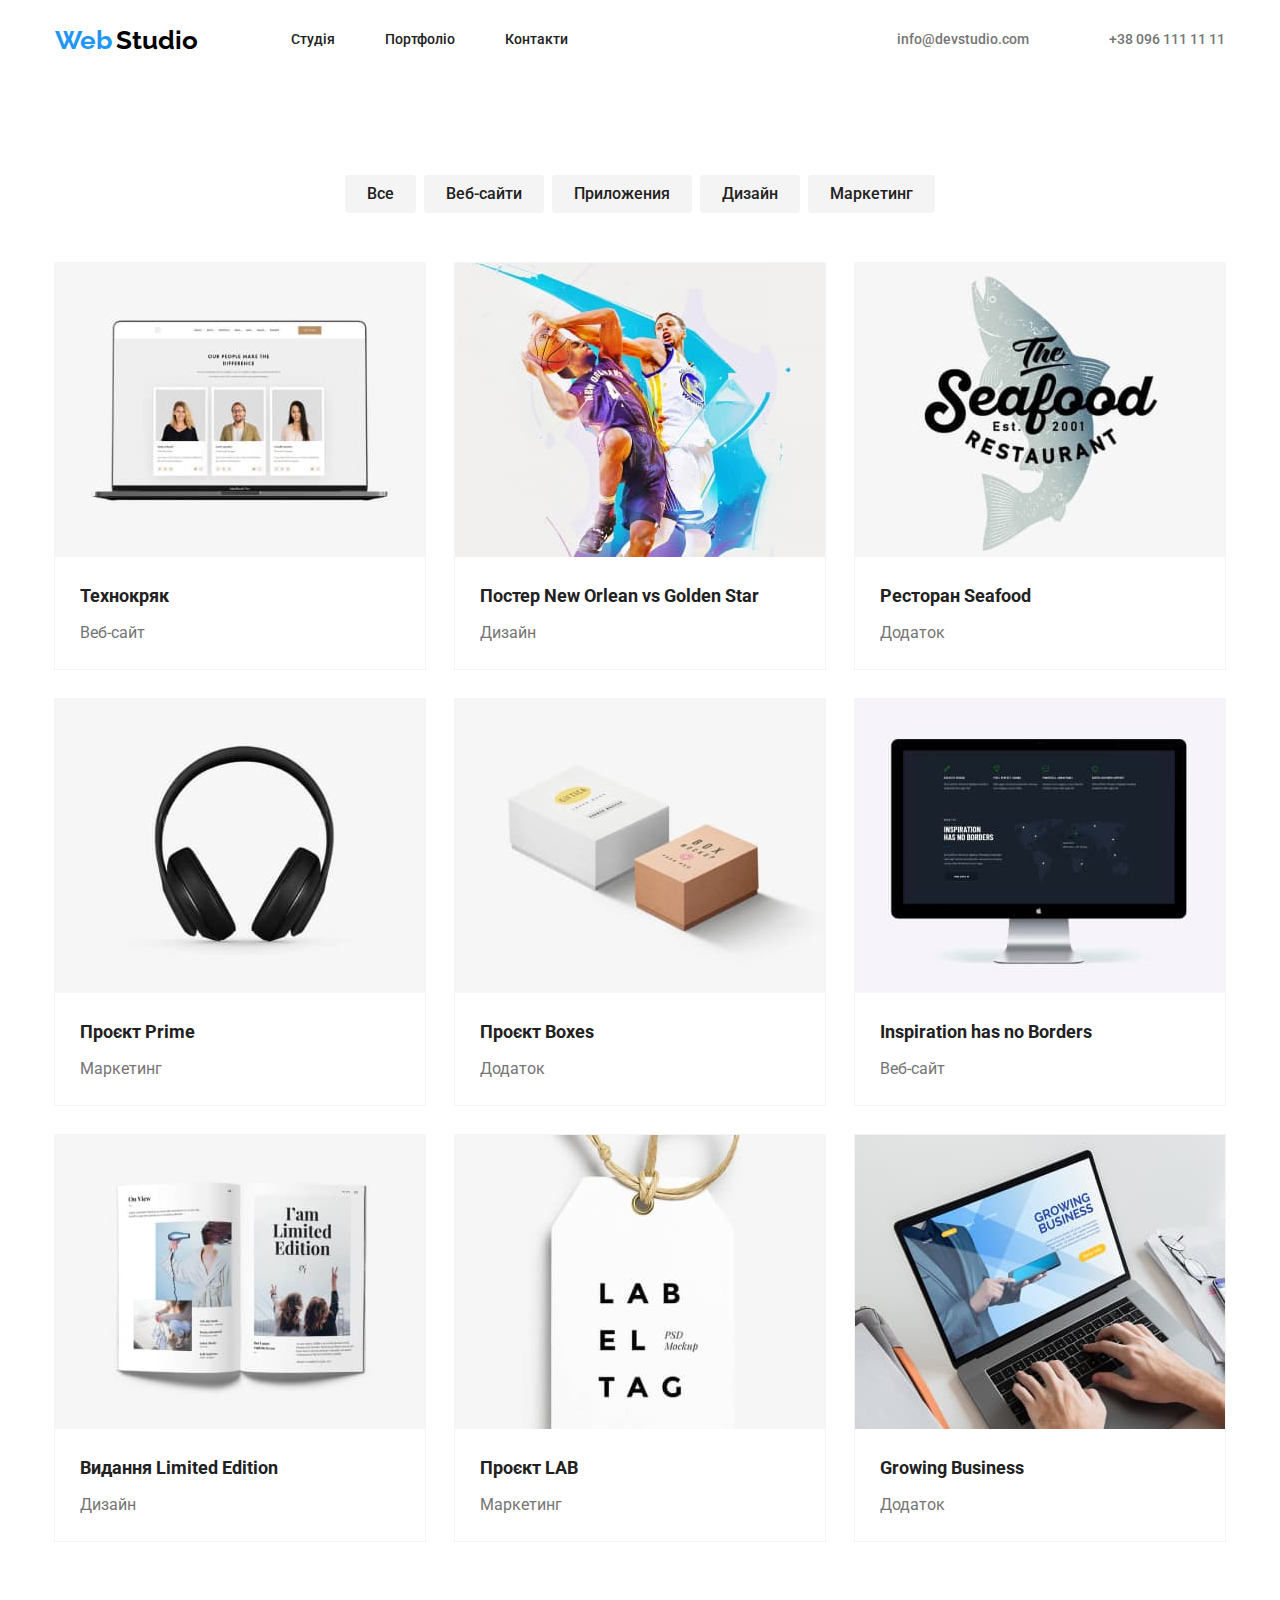
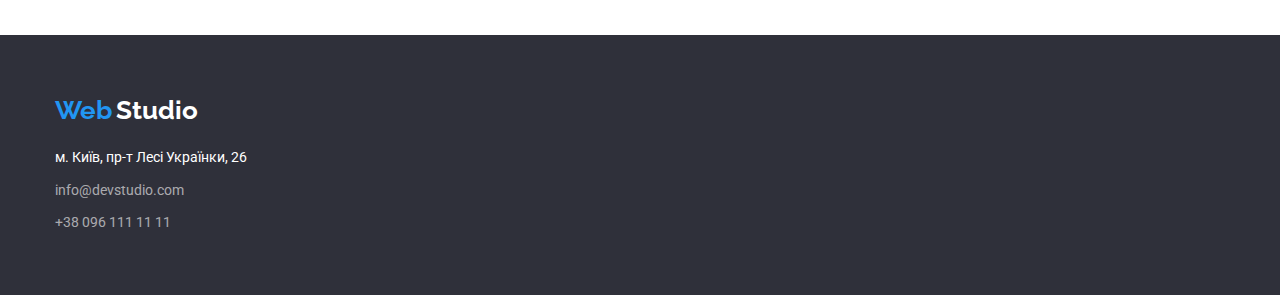
==== commit 5025d82d: "start" ====
--- a/portfolio.html
+++ b/portfolio.html
@@ -32,7 +32,7 @@
        </header> 
 
    <main>
-    <section class="button-portfolio">
+    <section class="section button-portfolio">
     <div class="conteiner ">
         <h1 class="visually-hidden">Портфоліо</h1>
     <ul class="button">
--- a/css/style.css
+++ b/css/style.css
@@ -17,9 +17,11 @@
     font-family: "Roboto", sans-serif;
     text-decoration: none;
    
-
-}
-
+}
+h1,h2,h3,h4,h5,h6,p,ul {
+    margin: 0;
+    padding: 0;
+}
 
 
 li {
@@ -53,12 +55,11 @@
 .logo {
     margin-top: 25px;
     margin-bottom: 25px;
+    margin-right: 93px;
 }
 .span-studio {
     color: var(--logo-text-color);
   
-  
-
 }
 
 .site-nav,
@@ -72,10 +73,6 @@
     font-weight: 500;
     font-size: 14px;
     line-height: 1.14;
-    
-    
-    
-
 
 }
 .link-nav-site:hover, 
@@ -84,13 +81,8 @@
 
 }
 .link-nav-site {
-  
-
 
     color: var(--primary-text-color);
-    
-    
-
 
 }
 .site-nav .header-site-nav+.header-site-nav {
@@ -128,10 +120,6 @@
 .conteiner-item { 
     display: flex;
     text-align: center;
-
-    
-
-
 }
 .conteiner-hero {
     text-align: center;
@@ -183,25 +171,14 @@
         display: flex;
         padding-left: 0;
         padding-right: 0;
-        padding-bottom: 118px;
         margin: 0;
         
-       
-        
-    
     }
 .conteiner-about .i-tem + .i-tem {
 
     margin-left: 30px;
-    
-        
-        
-
     }
-    .about {
-        padding: 94px 0;
-    }
-
+   
 .about-text{
     margin-top: 0;
     margin-bottom: 0;
@@ -304,7 +281,6 @@
 }
 
 .name-portfolio {
-    font-weight: 700;
     font-size: 18px;
     line-height: 2;
     }
@@ -364,7 +340,6 @@
     display: flex;
     text-align: center;
     justify-content: center;
-    margin-top: 94px;
     margin-bottom: 50px;
     padding-left: 0;
 
@@ -405,14 +380,6 @@
     flex-wrap: wrap;
     gap: 30px;
     justify-content: center;
- 
-    padding-left: 0;
-    margin-top: 0;
-    margin-bottom: 94px;
-   
-    
-    
-    
 
 }
 img {
@@ -453,4 +420,7 @@
 }
 .section {
     padding: 94px 0;
+}
+.work {
+    padding-top: 0;
 }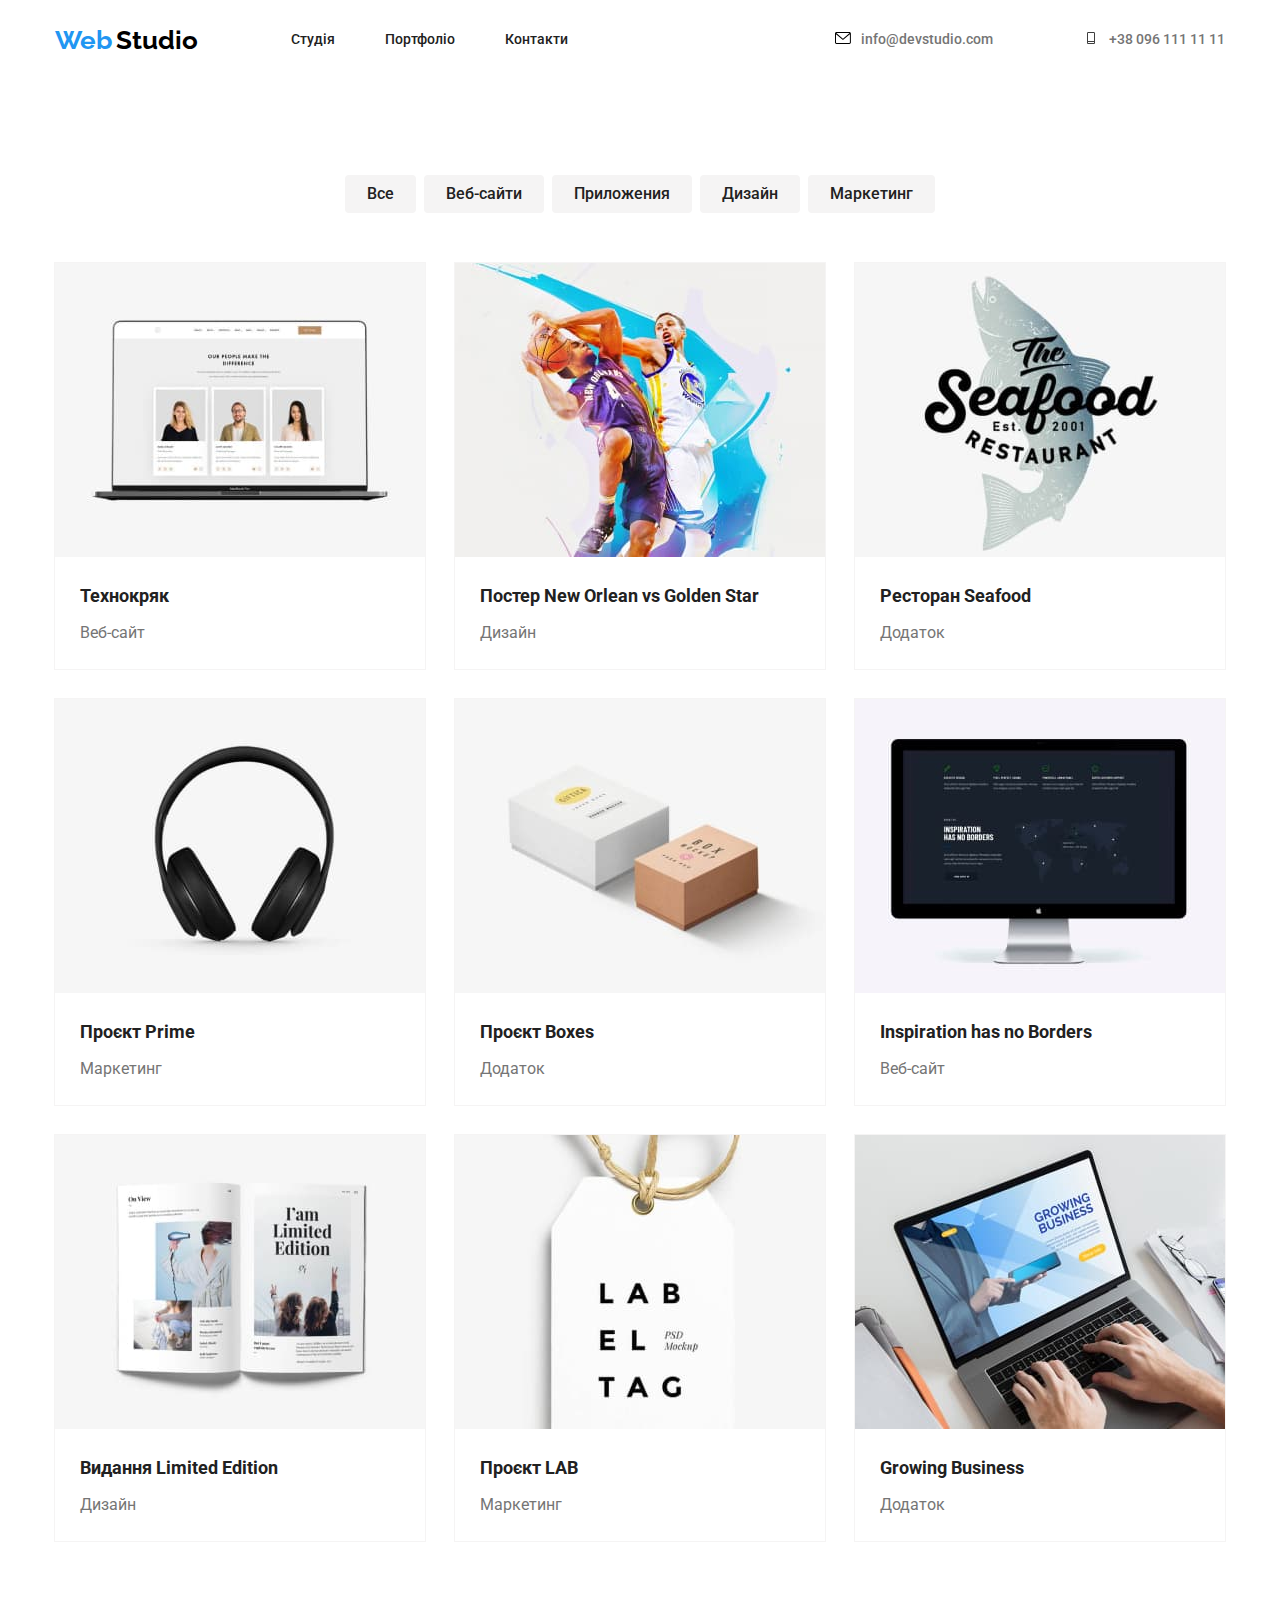
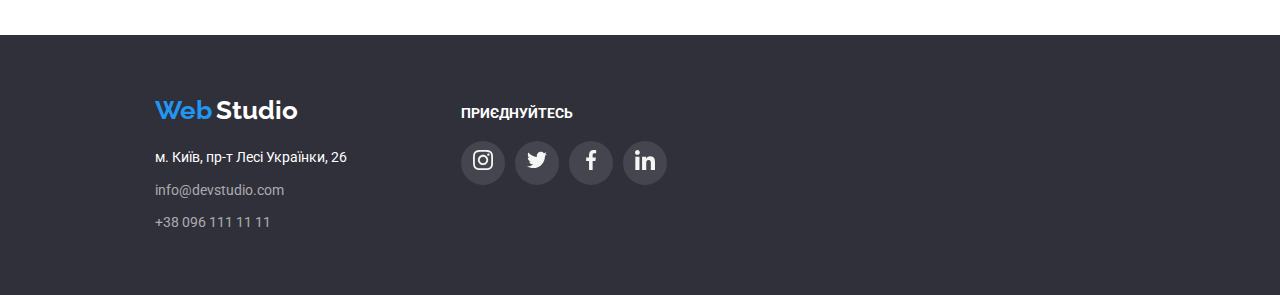
==== commit 9f8729f0: "start" ====
--- a/portfolio.html
+++ b/portfolio.html
@@ -10,26 +10,38 @@
     <link rel="stylesheet" href="./css/style.css">
 </head>
 <body>
-    <header> 
-        <div class="conteiner conteiner-item">
-        <a href="#" class="logo">
-            <span class="span span-web">Web</span>
-            <span class="span span-studio">Studio</span>
-         </a>
-        <nav class="header-site">
-       
-        <ul class="site-nav">
-            <li class="header-site-nav"><a class="link-nav-site" href="./index.html">Студія</a></li>
-            <li class="header-site-nav"><a class="link-nav-site" href="#">Портфоліо</a></li>
-            <li class="header-site-nav"><a class="link-nav-site" href="#">Контакти</a></li>
-        </ul>
-    </nav >
-        <ul class="auto-nav">
-            <li class="header-auto-nav"><a class="link-nav-auto" href="mailto:info@devstudio.com">info@devstudio.com</a></li>
-            <li class="header-auto-nav"><a class="link-nav-auto" href="tel:+380961111111">+38 096 111 11 11</a></li>
-        </ul>
-    </div>
-       </header> 
+    <header>
+      <div class="conteiner conteiner-item">  
+    <a href="#" class="logo">
+        <span class="span span-web">Web</span>
+        <span class="span span-studio">Studio</span>
+     </a>
+    <nav class="header-site">
+   
+    <ul class="site-nav">
+        <li class="header-site-nav"><a class="link-nav-site" href="./index.html">Студія</a></li>
+        <li class="header-site-nav"><a class="link-nav-site" href="./portfolio.html">Портфоліо</a></li>
+        <li class="header-site-nav"><a class="link-nav-site" href="#">Контакти</a></li>
+    </ul>
+</nav >
+    <ul class="auto-nav">
+        <li class="header-auto-nav">
+            <a class="link-nav-auto mail-tel-icons" href="mailto:info@devstudio.com">
+                <svg class="mail-tel-icons" width="16" height="12">
+                    <use class="mail-tel-icons" href="./img/icons.svg#icon-mail"></use>
+                </svg>info@devstudio.com
+            </a>
+        </li>    
+        <li class="header-auto-nav">
+            <a class="link-nav-auto" href="tel:+380961111111">
+                <svg class="mail-tel-icons" width="16" height="12">
+                    <use class="mail-tel-icons" href="./img/icons.svg#icon-phone"></use>
+                </svg>+38 096 111 11 11
+            </a>
+          </li> 
+    </ul>
+</div>
+     </header> 
 
    <main>
     <section class="section button-portfolio">
@@ -163,20 +175,59 @@
 
 <!--Футер-->
 <footer class="footer-web">
-    <div class="conteiner conteiner-footer">
-    <a href="#" class="logo">
-        <span class="span span-web">Web</span>
-        <span class="span span-studio-white">Studio</span>
+    <section class="welcom-section">
+     <section >
+     <div class="conteiner-footer">
+     <a href="#" class="logo">
+         <span class="span span-web">Web</span>
+         <span class="span span-studio-white">Studio</span>
+      </a>
+     <address class="adress">
+         <ul class="adress-i-tem">
+             <li class="i-tem-footer"><a class="adress-footer adress-footer-adress" href="https://www.bing.com/maps?osid=618124d6-25ab-4f92-b28c-d882344e3ac4&cp=50.426915~30.533019&lvl=16&v=2&sV=2&form=S00027"  rel="noopener noreferrer nofollow" target="_blank"> м. Київ, пр-т Лесі Українки, 26</a></li>
+             <li class="i-tem-footer"><a class="adress-footer" href="mailto:info@devstudio.com">info@devstudio.com</a></li>
+             <li class="i-tem-footer"><a class="adress-footer" href="tel:+380961111111">+38 096 111 11 11</a></li>
+ 
+         </ul>
+     </address>
+ </div>
+ </section>
+ <section class="section-welcome">
+     <h3 class="welcome">приєднуйтесь</h3>
+     <div class="conteiner-welcome">
+ <ul class="welcome-social-icons list">
+     <li class="welcome-social-item">
+         <a href="" class="welcome-social-link link">
+         <svg class="welcome-social-icon" width="20" height="20">
+         <use href="./img/icons.svg#icon-instagram-"></use>
+         </svg>
      </a>
-    <address class="adress">
-        <ul class="adress-i-tem">
-            <li class="i-tem-footer"><a class="adress-footer adress-footer-adress" href="https://www.bing.com/maps?osid=618124d6-25ab-4f92-b28c-d882344e3ac4&cp=50.426915~30.533019&lvl=16&v=2&sV=2&form=S00027"  rel="noopener noreferrer nofollow" target="_blank"> м. Київ, пр-т Лесі Українки, 26</a></li>
-            <li class="i-tem-footer"><a class="adress-footer" href="mailto:info@devstudio.com">info@devstudio.com</a></li>
-            <li class="i-tem-footer"><a class="adress-footer" href="tel:+380961111111">+38 096 111 11 11</a></li>
-
-        </ul>
-    </address>
-</div>
-</footer>
+ </li>
+ <li class="welcome-social-item">
+     <a href="" class="welcome-social-link link">
+     <svg class="welcome-social-icon" width="20" height="20">
+         <use href="./img/icons.svg#icon-twitter"></use>
+     </svg>
+ </a>
+ </li>
+ <li class="welcome-social-item">
+ <a href="" class="welcome-social-link link">
+ <svg class="welcome-social-icon" width="20" height="20">
+     <use href="./img/icons.svg#icon-facebook"></use>
+ </svg>
+ </a>
+ </li>
+ <li class="welcome-social-item">
+     <a href="" class="welcome-social-link link">
+ <svg class="welcome-social-icon" width="20" height="20">
+ <use href="./img/icons.svg#icon-linkedin"></use>
+ </svg>
+ </a>
+ </li>
+ </ul>
+ </div>
+ </section>
+ </section>
+ </footer>
 </body>
 </html>--- a/css/style.css
+++ b/css/style.css
@@ -7,7 +7,10 @@
     --background-color: #2F303A;
     --second-background-color: #ffffff;
     --rgba-color: rgba(255, 255, 255, 0.6);
+    --rgba-two-color: rgba(255,255,255, 0.1);
     --rgba-tean-color: #f5f4f4;
+    --rgba-hero: rgba(47, 48, 58, 0.4);
+     --icons-color: #AFB1B8;
 
 
 }
@@ -65,6 +68,7 @@
 .site-nav,
 .auto-nav {
     display: flex;
+    
     margin-top: 0;
     margin-bottom: 0;
     padding-top: 32px ;
@@ -75,11 +79,13 @@
     line-height: 1.14;
 
 }
-.link-nav-site:hover, 
-.link-nav-auto:focus {
+.link-nav-site:hover,
+.link-nav-site:focus {
     color: var(--accent-color);
-
-}
+}
+
+
+
 .link-nav-site {
 
     color: var(--primary-text-color);
@@ -96,13 +102,37 @@
   
     color: var(--second-text-color);
     margin-right: auto;
-    
-   
-}
-.auto-nav .header-auto-nav+ .header-auto-nav {
+        
+   
+}
+.mail-tel-icons {
+    margin-right: 10px;
+}
+
+.link-nav-auto:hover,
+.link-nav-auto:focus {
+    color: var(--accent-color)
+    
+
+}
+.link-nav-auto:hover,
+.link-nav-auto:focus {
+    fill: var(--accent-color);
+}
+
+
+
+.auto-nav:hover
+.auto-nav:focus {
+    color: var(--accent-color);
+
+}.auto-nav .header-auto-nav+ .header-auto-nav {
     margin-left: 50px;
 
-}
+    
+}
+
+
 .auto-nav .header-auto-nav:not(:last-child) {
     margin-right: 30px;
 
@@ -125,9 +155,19 @@
     text-align: center;
 }
 .hero {
+    max-width: 1600px;
+    min-height: 600px;
+    margin-left: auto;
+    margin-right: auto;
     padding: 200px 0;
     background: var(--background-color);
-}
+    background-image: linear-gradient( var(--rgba-hero),
+        var(--rgba-hero)),
+    url(../img/team.jpg);
+    
+    
+}
+
 
 .hero-title {
     margin-top: 0;
@@ -208,6 +248,27 @@
   
 }
 
+.about-icons {
+    display: flex;
+    
+}
+
+.visually-hidden-icons {
+    padding: 25px 100px;
+    margin-right: 30px;
+    margin-bottom: 30px;
+    align-items: center;
+
+    background-color: var(--rgba-tean-color);
+    border-radius: 4px;
+    
+}
+.visually-hidden-icons:last-child {
+    margin-right: 0;
+
+}
+
+
 .i-tem {
     width: calc((100% - 60px) / 3);
    
@@ -234,6 +295,50 @@
     margin-left: 0px;
     
 }
+.social-icons {
+    display: flex;
+    justify-content: center;
+    
+    
+
+}
+.social-icon {
+    fill: var(--icons-color);
+
+}
+.social-link:hover .social-icon {
+fill: var(--second-background-color);
+}
+
+.title-list-team .social-link {
+    width: 100%;
+    height: 100%;
+    display: flex;
+    align-items: center;
+    justify-content: center;
+   
+
+}
+.title-list-team .social-item {
+    width: 44px;
+    height: 44px;
+    background-color: var(--primary-wtite-color);
+    
+    margin-right: 10px;
+    margin-top: 30px;
+    border-radius: 50%;
+}
+
+.title-list-team .social-item:hover, 
+.title-list-team .social-item:focus {
+    background-color: var(--accent-color);
+
+}
+
+.title-list-team .social-item:last-child {
+    margin-right: 0;
+}
+
 .title-list-team .team-item:not(:last-child) {
     margin-right: 30px;
 
@@ -252,9 +357,6 @@
 .title-list-team {
     display: flex;
   
-   
-    
-    
     padding-left: 0;
     margin-top: 0;
    
@@ -274,28 +376,71 @@
 }
 .team-item {
     margin-left: 0;
-    outline: 1px solid #f5f4f4;
-    border-radius: 4px;
+    outline: 1px solid var(--rgba-tean-color);
+   
+    box-shadow: 0px 1px 3px rgba(0, 0, 0, 0.12), 
+    0px 1px 1px rgba(0, 0, 0, 0.14),
+    0px 2px 1px rgba(0, 0, 0, 0.2);
+    border-radius: 0px 0px 4px 4px;
 
     background-color: var(--second-background-color);
 }
-
+.card-text {
+    padding-bottom: 30px ;
+}
 .name-portfolio {
     font-size: 18px;
     line-height: 2;
     }
 
 .text-portfolio-site {
-    font-weight: 400;
+    font-weight: 400px;
     font-size: 16px;
     line-height: 1.87;
     color: var(--second-text-color);
 }
+
+.clients-baza {
+    display: flex;
+    justify-content: space-between;
+
+   
+}
+.client-baza {
+    margin-right: 30px;
+    padding: 16px 32px;
+    border: 1px solid var(--icons-color);
+    border-radius: 4px;
+}
+.client-baza:last-child {
+    margin-right: 0;
+    
+}
+
+    
+.client-baza-icon {
+    fill: var(--icons-color);}
+
+.client-baza:hover   {
+        fill: var(--accent-color);
+        border-color: var(--accent-color);
+    
+    }
+.client-baza:hover .client-baza-svg {
+    fill: var(--accent-color);
+    border-color: var(--accent-color);
+}
+
+
 .footer-web {
     background-color: var(--background-color);
-    
+    display: flex;
+    margin-left: 0;
+    margin-right: 0;
 }
 .conteiner-footer {
+    margin-right: 0;
+    margin-left: 0;
     padding-top: 60px;
     padding-bottom: 60px;
 }
@@ -316,7 +461,7 @@
 
     font-style: normal;
     text-decoration: none;
-    font-weight: 400;
+    font-weight: 400px;
     font-size: 14px;
     line-height: 1.71;
     color: rgba(255, 255, 255, 0.6);
@@ -367,7 +512,7 @@
 
 }
 
-.button-list
+
 
 .button-list:hover,
 .button-list:focus {
@@ -423,4 +568,76 @@
 }
 .work {
     padding-top: 0;
-}+}
+
+
+
+.welcome {
+    font-size: 14px;
+    line-height: 16px;
+    color: var(--second-background-color);
+    text-transform: uppercase;
+    margin-bottom: 20px;
+
+}
+
+
+.welcome-social-icons .welcome-social-item {
+    display: flex;
+    justify-content: center;
+
+    width: 44px;
+    height: 44px;
+    background-color: var(--rgba-two-color);
+    border-radius: 50%;
+    margin-right: 10px;
+    
+}
+.welcome-social-icons .welcome-social-item:last-child  {
+margin-right: 0;
+}
+
+
+.welcome-social-item {
+ 
+    justify-content: center;
+    align-items: center;
+}
+.welcome-social-icon {
+    fill: var(--primary-wtite-color);
+    
+}
+.welcome-social-icons .welcome-social-item:hover, 
+.welcome-social-icons .welcome-social-item:focus {
+    fill: var(--second-background-color);
+    background-color: var(--accent-color);
+}
+.welcome-social-link .link {
+    width: 100%;
+    height: 100%;
+    display: flex;
+    align-items: center;
+    justify-content: center;
+}
+
+.section-welcome {
+    padding-top: 70px;
+    padding-left: 70px;
+    
+}
+.footer-web {
+    margin-right: 0;
+}
+.welcome-social-icons {
+    display: flex;
+}
+
+.welcom-section {
+    max-width: 1200px;
+    padding-left: 15px;
+    padding-right: 15px;
+    margin-left: 140px;
+   
+    display: flex;
+    justify-content: flex-start;
+}
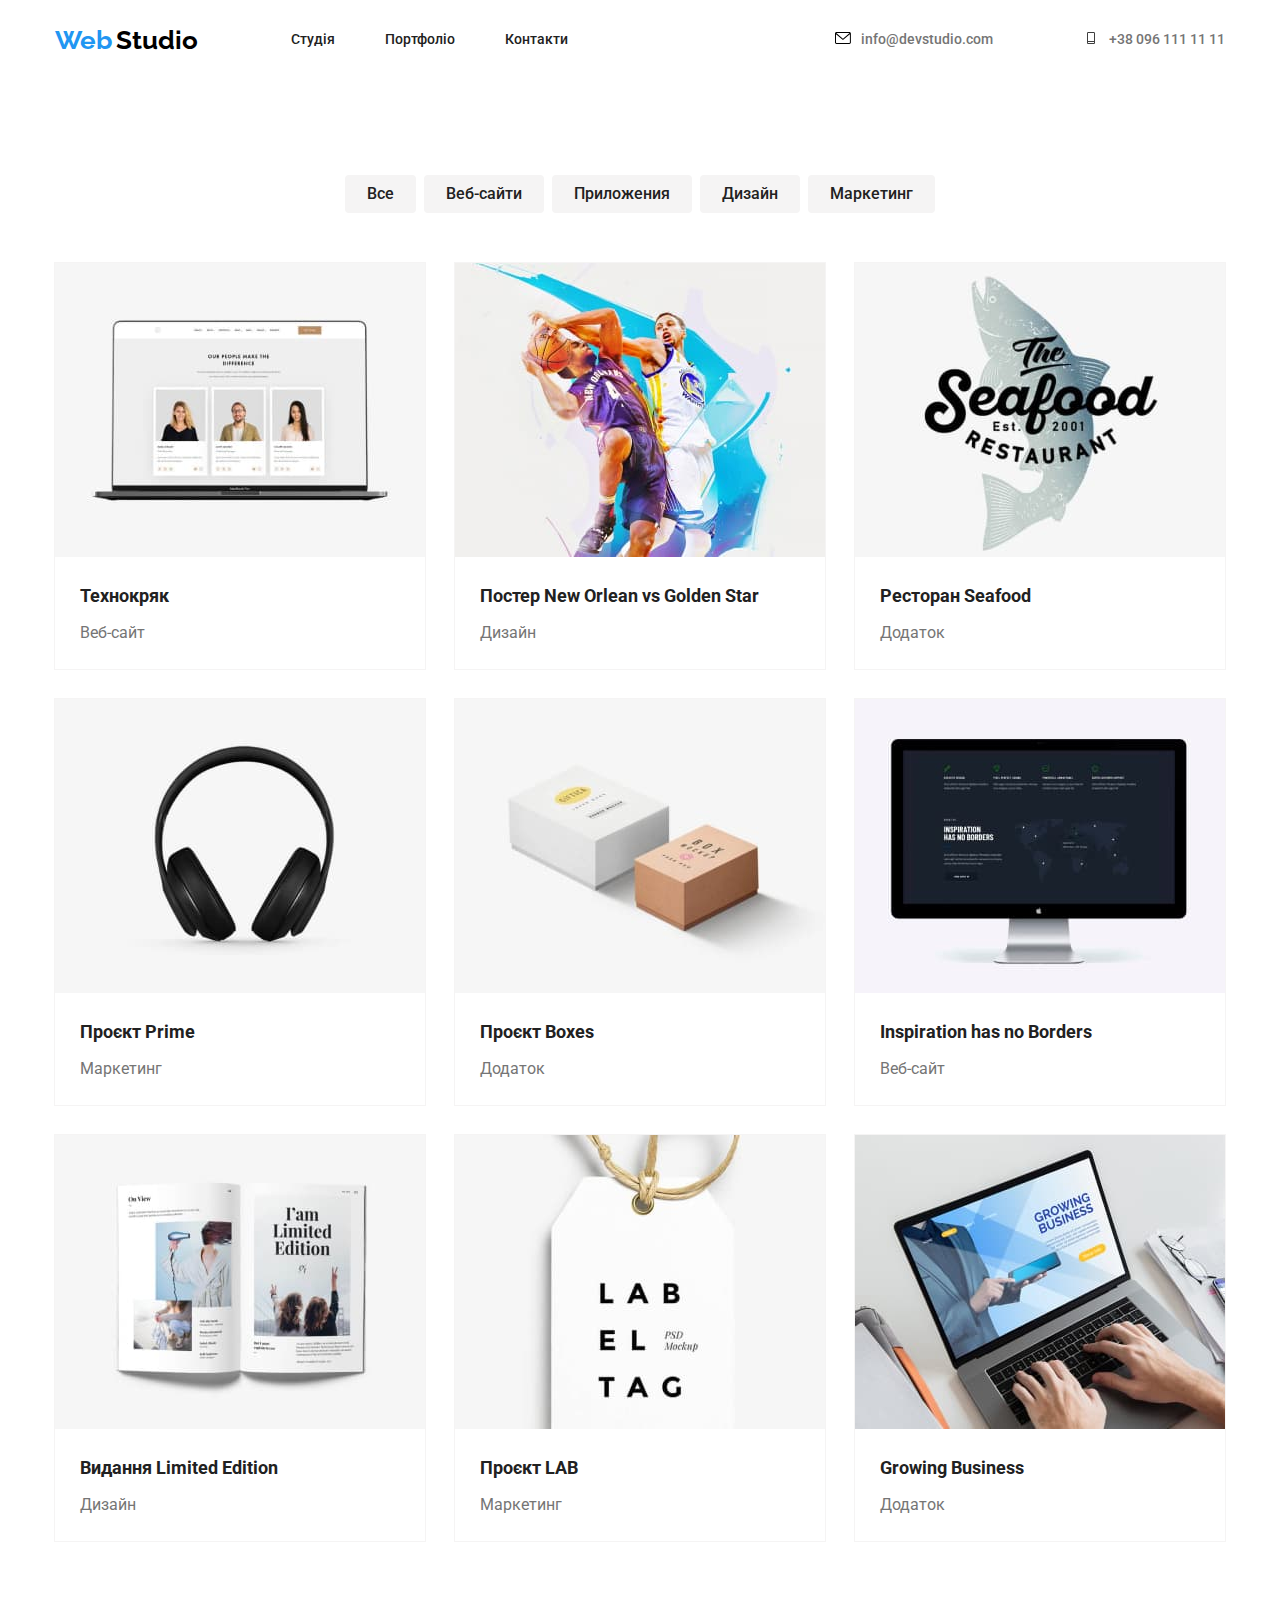
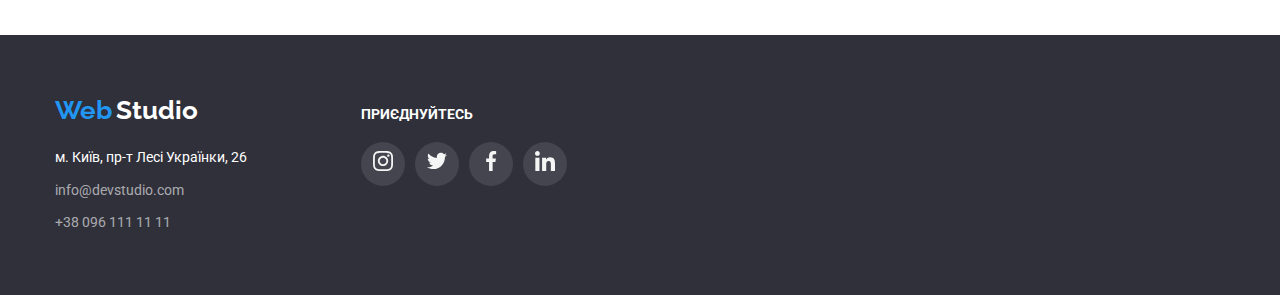
==== commit 3c3dd55e: "commit" ====
--- a/portfolio.html
+++ b/portfolio.html
@@ -175,59 +175,55 @@
 
 <!--Футер-->
 <footer class="footer-web">
-    <section class="welcom-section">
-     <section >
-     <div class="conteiner-footer">
-     <a href="#" class="logo">
-         <span class="span span-web">Web</span>
-         <span class="span span-studio-white">Studio</span>
-      </a>
-     <address class="adress">
-         <ul class="adress-i-tem">
-             <li class="i-tem-footer"><a class="adress-footer adress-footer-adress" href="https://www.bing.com/maps?osid=618124d6-25ab-4f92-b28c-d882344e3ac4&cp=50.426915~30.533019&lvl=16&v=2&sV=2&form=S00027"  rel="noopener noreferrer nofollow" target="_blank"> м. Київ, пр-т Лесі Українки, 26</a></li>
-             <li class="i-tem-footer"><a class="adress-footer" href="mailto:info@devstudio.com">info@devstudio.com</a></li>
-             <li class="i-tem-footer"><a class="adress-footer" href="tel:+380961111111">+38 096 111 11 11</a></li>
- 
-         </ul>
-     </address>
- </div>
- </section>
- <section class="section-welcome">
-     <h3 class="welcome">приєднуйтесь</h3>
-     <div class="conteiner-welcome">
- <ul class="welcome-social-icons list">
-     <li class="welcome-social-item">
-         <a href="" class="welcome-social-link link">
-         <svg class="welcome-social-icon" width="20" height="20">
-         <use href="./img/icons.svg#icon-instagram-"></use>
-         </svg>
+    <div class="conteiner">
+    <div class="web">
+    <a href="#" class="logo">
+        <span class="span span-web">Web</span>
+        <span class="span span-studio-white">Studio</span>
      </a>
- </li>
- <li class="welcome-social-item">
-     <a href="" class="welcome-social-link link">
-     <svg class="welcome-social-icon" width="20" height="20">
-         <use href="./img/icons.svg#icon-twitter"></use>
-     </svg>
- </a>
- </li>
- <li class="welcome-social-item">
- <a href="" class="welcome-social-link link">
- <svg class="welcome-social-icon" width="20" height="20">
-     <use href="./img/icons.svg#icon-facebook"></use>
- </svg>
- </a>
- </li>
- <li class="welcome-social-item">
-     <a href="" class="welcome-social-link link">
- <svg class="welcome-social-icon" width="20" height="20">
- <use href="./img/icons.svg#icon-linkedin"></use>
- </svg>
- </a>
- </li>
- </ul>
- </div>
- </section>
- </section>
+    <address class="adress">
+        <ul class="adress-i-tem">
+            <li class="i-tem-footer"><a class="adress-footer adress-footer-adress" href="https://www.bing.com/maps?osid=618124d6-25ab-4f92-b28c-d882344e3ac4&cp=50.426915~30.533019&lvl=16&v=2&sV=2&form=S00027"  rel="noopener noreferrer nofollow" target="_blank"> м. Київ, пр-т Лесі Українки, 26</a></li>
+            <li class="i-tem-footer"><a class="adress-footer" href="mailto:info@devstudio.com">info@devstudio.com</a></li>
+            <li class="i-tem-footer"><a class="adress-footer" href="tel:+380961111111">+38 096 111 11 11</a></li>
+
+        </ul>
+    </address>
+</div>
+<div class="web">
+    <h3 class="welcome">приєднуйтесь</h3>
+    <ul class="welcome-social-icons list">
+    <li class="welcome-social-item">
+        <a href="" class="welcome-social-link link">
+        <svg class="welcome-social-icon" width="20" height="20">
+        <use href="./img/icons.svg#icon-instagram-"></use>
+        </svg>
+    </a>
+</li>
+<li class="welcome-social-item">
+    <a href="" class="welcome-social-link link">
+    <svg class="welcome-social-icon" width="20" height="20">
+        <use href="./img/icons.svg#icon-twitter"></use>
+    </svg>
+</a>
+</li>
+<li class="welcome-social-item">
+<a href="" class="welcome-social-link link">
+<svg class="welcome-social-icon" width="20" height="20">
+    <use href="./img/icons.svg#icon-facebook"></use>
+</svg>
+</a>
+</li>
+<li class="welcome-social-item">
+    <a href="" class="welcome-social-link link">
+<svg class="welcome-social-icon" width="20" height="20">
+<use href="./img/icons.svg#icon-linkedin"></use>
+</svg>
+</a>
+</li>
+</ul>
+</div>
+</div>
  </footer>
 </body>
 </html>--- a/css/style.css
+++ b/css/style.css
@@ -46,7 +46,7 @@
     
 }
 .conteiner {
-    max-width: 1200px;
+    width: 1200px;
     padding-left: 15px;
     padding-right: 15px;
     margin-left: auto;
@@ -172,8 +172,6 @@
 .hero-title {
     margin-top: 0;
     margin-bottom: 30px;
-   
-
 
     font-weight: 900;
     font-size: 44px;
@@ -208,7 +206,9 @@
     line-height: 1.14;
     }
 .conteiner-about {
-        display: flex;
+    display: flex;
+    
+    justify-content: center;
         padding-left: 0;
         padding-right: 0;
         margin: 0;
@@ -218,6 +218,21 @@
 
     margin-left: 30px;
     }
+
+
+.social-icon-about {
+    
+}
+.advances-icons {
+    display: flex;
+    align-items: center;
+    justify-content: center;
+    padding: 25px 100px;
+    border-radius: 4px;
+    background-color: var(--rgba-tean-color);
+    margin-bottom: 30px;
+}
+
    
 .about-text{
     margin-top: 0;
@@ -322,7 +337,7 @@
 .title-list-team .social-item {
     width: 44px;
     height: 44px;
-    background-color: var(--primary-wtite-color);
+    background-color: var(--second-background-color);
     
     margin-right: 10px;
     margin-top: 30px;
@@ -373,6 +388,8 @@
     font-size: 16px;
     line-height: 1.18;
     color: var(--second-text-color);
+
+    margin-top: 10px;
 }
 .team-item {
     margin-left: 0;
@@ -386,7 +403,9 @@
     background-color: var(--second-background-color);
 }
 .card-text {
-    padding-bottom: 30px ;
+    padding-top: 30px;
+    padding-bottom: 30px;
+    
 }
 .name-portfolio {
     font-size: 18px;
@@ -438,12 +457,7 @@
     margin-left: 0;
     margin-right: 0;
 }
-.conteiner-footer {
-    margin-right: 0;
-    margin-left: 0;
-    padding-top: 60px;
-    padding-bottom: 60px;
-}
+
 .span-studio-white {
     color: var(--second-background-color)
 
@@ -571,7 +585,10 @@
 }
 
 
-
+.footer-web {
+    padding-top: 60px;
+    padding-bottom: 60px;
+}
 .welcome {
     font-size: 14px;
     line-height: 16px;
@@ -625,19 +642,21 @@
     padding-left: 70px;
     
 }
-.footer-web {
-    margin-right: 0;
-}
+
 .welcome-social-icons {
     display: flex;
 }
 
-.welcom-section {
-    max-width: 1200px;
-    padding-left: 15px;
-    padding-right: 15px;
-    margin-left: 140px;
-   
-    display: flex;
-    justify-content: flex-start;
-}
+.footer-web .conteiner  {
+    display: flex;
+    align-items: baseline;
+    
+    
+    
+}
+
+.web {
+    margin-right: 70px;
+}
+
+
